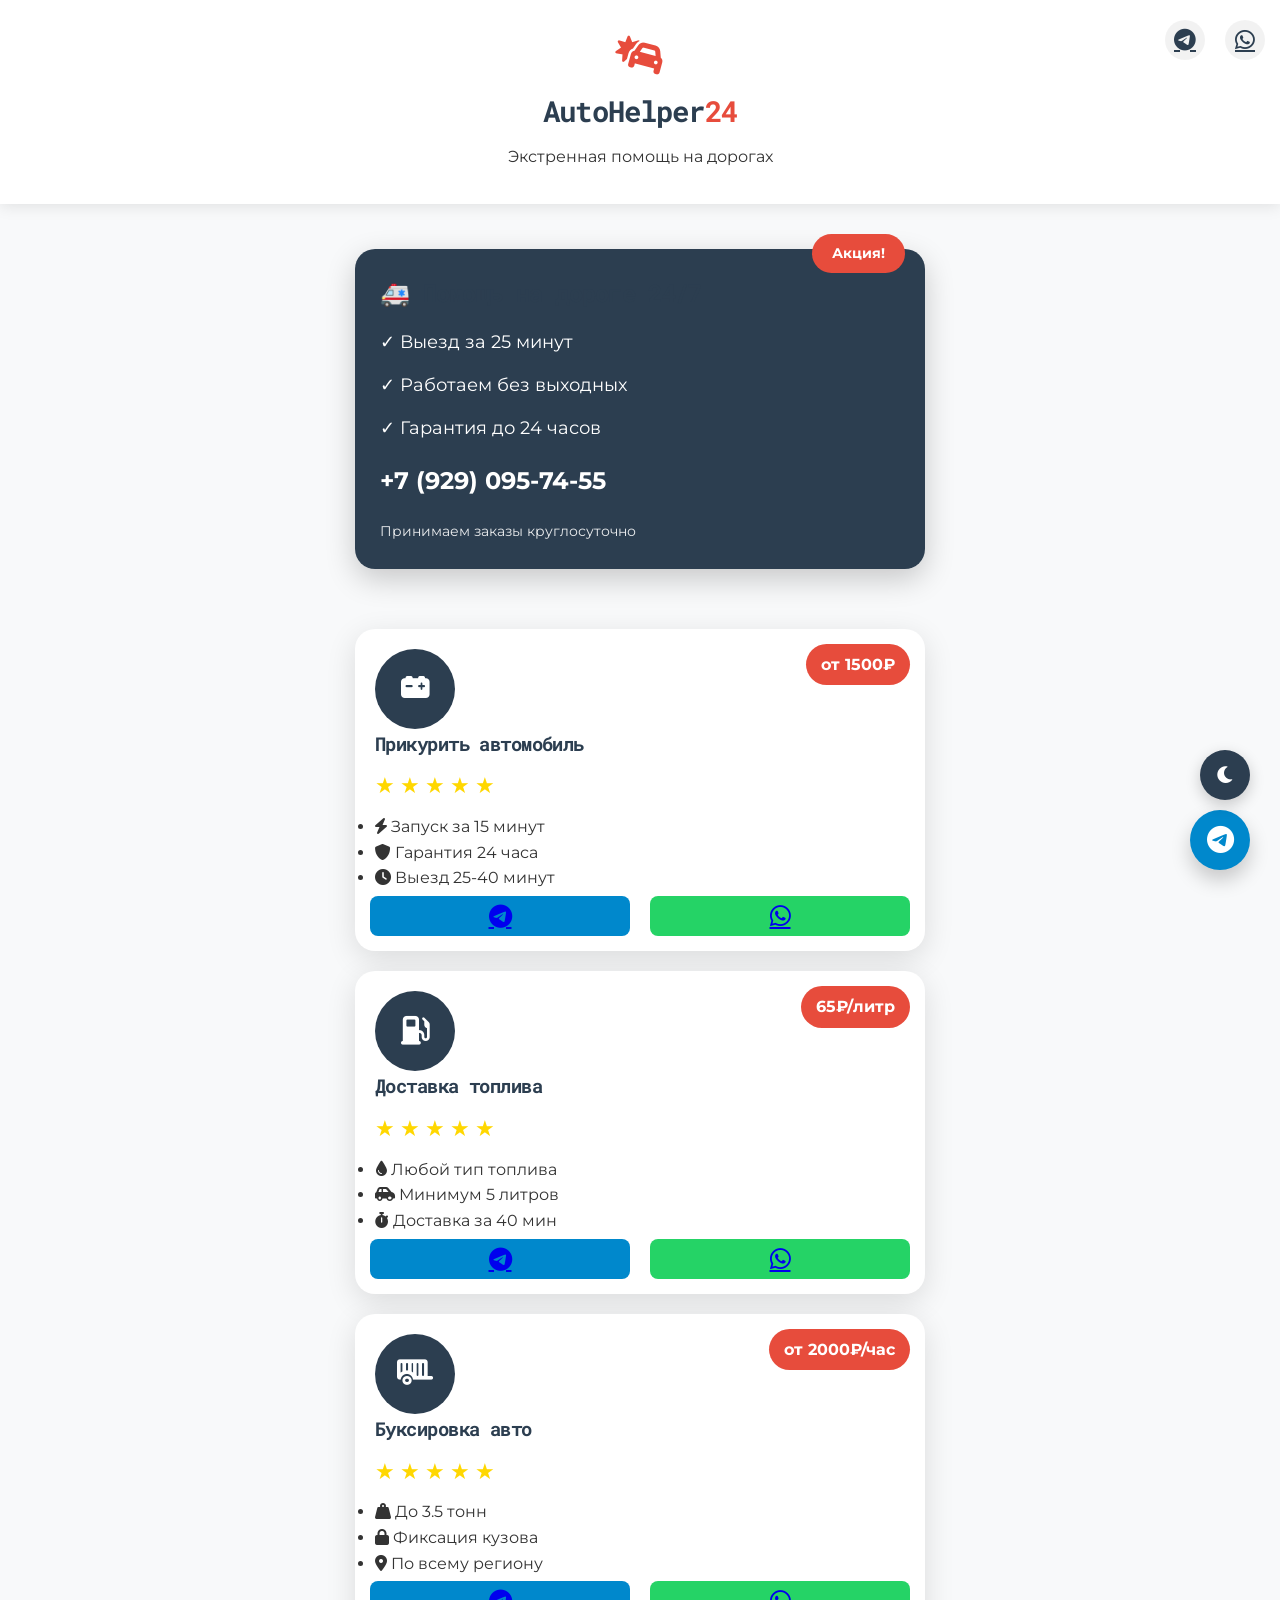
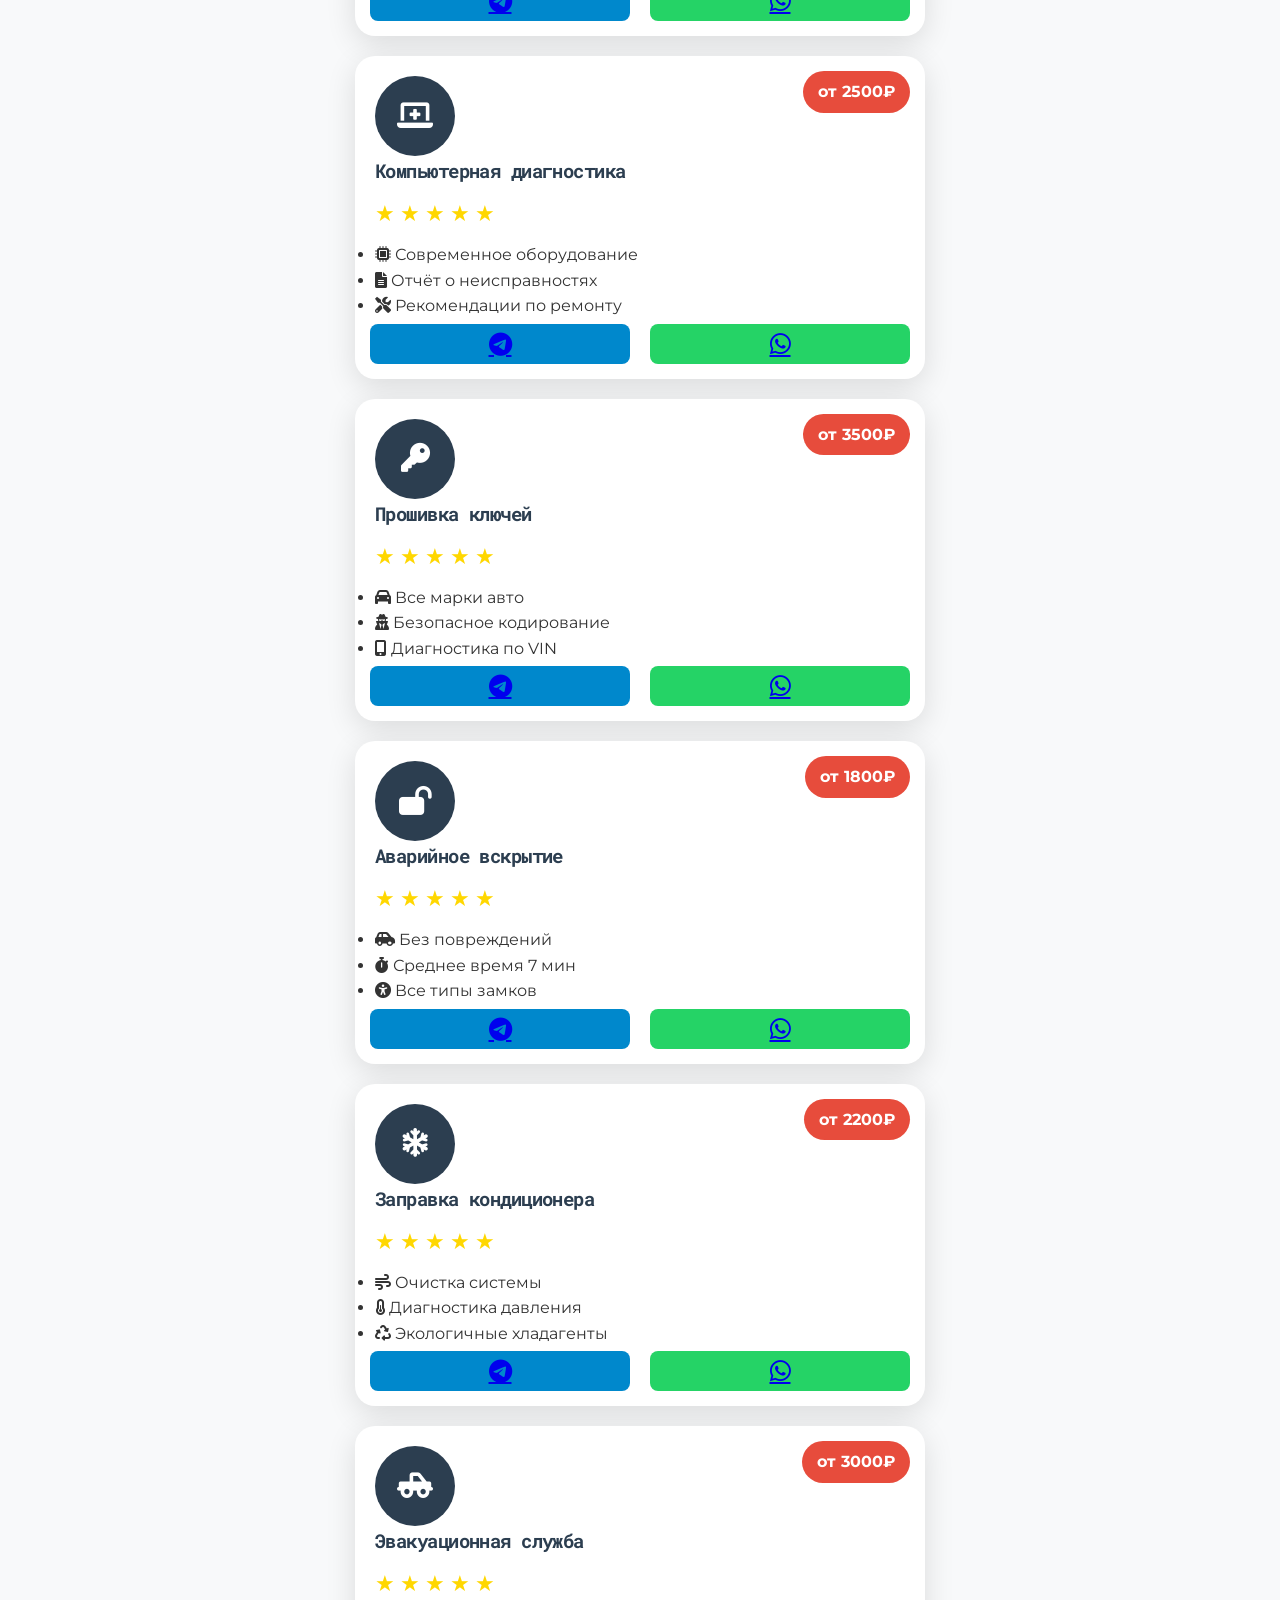
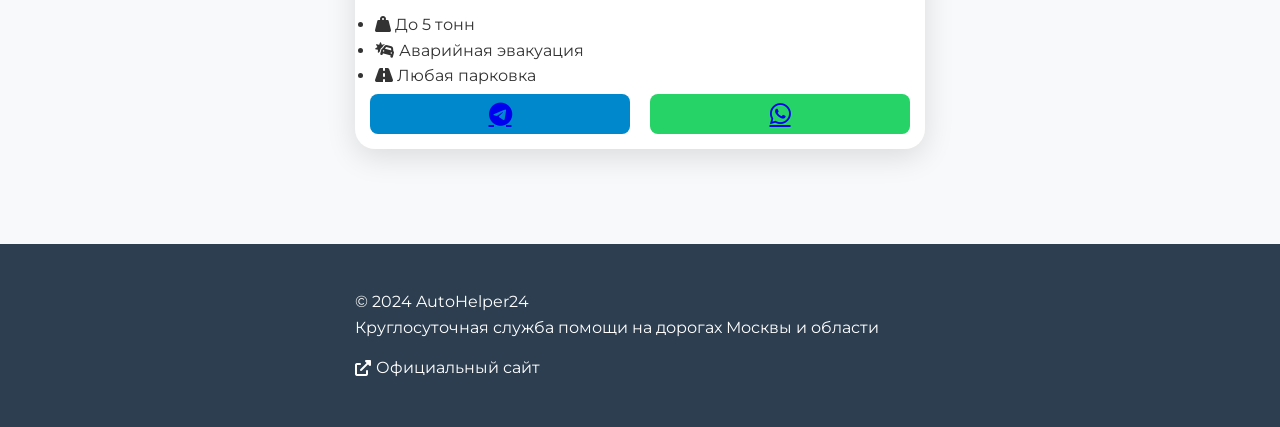
==== index.html @ a9d7e653 "Initial commit Created from https://vercel.com/new" ====
<!DOCTYPE html>
<html lang="ru">
<head>
    <meta charset="UTF-8">
    <meta name="viewport" content="width=device-width, initial-scale=1.0">
    <meta name="description" content="🚗 Экстренная авто помощь в Москве 24/7: запуск аккумулятора, доставка топлива, эвакуатор, вскрытие авто. Выезд за 25 минут! Гарантия качества">
    <meta name="keywords" content="помощь на дороге, эвакуатор Москва, вскрытие авто, прикурить автомобиль, срочный автосервис, круглосуточная помощь">
    <meta name="author" content="AutoHelper24">
    <meta property="og:title" content="Экстренная авто помощь в Москве и области | AutoHelper24">
    <meta property="og:description" content="Круглосуточная помощь на дорогах: прикурить авто, доставка топлива, эвакуатор, вскрытие автомобиля, компьютерная диагностика">
    <meta property="og:type" content="website">
    <meta property="og:url" content="https://helper-177.github.io/">
    <title>Экстренная авто помощь в Москве и области | AutoHelper24</title>
    <link rel="icon" href="favicon.svg" type="image/svg+xml">
    <link rel="icon" href="favicon.ico" type="image/x-icon">
    <link rel="preconnect" href="https://fonts.googleapis.com">
    <link rel="preconnect" href="https://fonts.gstatic.com" crossorigin>
    <link rel="stylesheet" href="CSS/style.css">
    <link rel="stylesheet" href="https://cdnjs.cloudflare.com/ajax/libs/font-awesome/6.0.0/css/all.min.css">
    <link href="https://fonts.googleapis.com/css2?family=Montserrat:wght@400;600&family=Roboto+Mono:wght@400;700&display=swap" rel="stylesheet">
    <link rel="sitemap" type="application/xml" title="Sitemap" href="/sitemap.xml">
    <link rel="canonical" href="https://helper-177.github.io/" />
<!-- Микроразметка -->
    <script type="application/ld+json">
{
  "@context": "https://schema.org",
  "@type": "AutoRepair",
  "name": "AutoHelper24",
  "description": "Круглосуточная помощь на дорогах: прикурить авто, доставка топлива, эвакуатор, вскрытие автомобиля, компьютерная диагностика",
  "address": {
    "@type": "PostalAddress",
    "addressLocality": "Москва",
    "addressRegion": "Московская область",
    "addressCountry": "RU"
  },
  "geo": {
    "@type": "GeoCoordinates",
    "latitude": "55.7558",
    "longitude": "37.6173"
  },
  "telephone": "+79290957455",
  "openingHours": "Mo,Tu,We,Th,Fr,Sa,Su 00:00-24:00",
  "priceRange": "1500-5000 RUB",
  "image": "URL_TO_YOUR_LOGO_IMAGE",
  "url": "https://helper-177.github.io/",
  "sameAs": [
    "https://t.me/Rus69alex",
    "https://wa.me/79290957455"
  ],
  "hasOfferCatalog": {
    "@type": "OfferCatalog",
    "name": "Услуги",
    "itemListElement": [
      {
        "@type": "OfferCatalog",
        "name": "Прикурить автомобиль",
        "itemListElement": {
          "@type": "Offer",
          "itemOffered": {
            "@type": "Service",
            "name": "Прикурить автомобиль",
            "description": "Запуск автомобиля с севшим аккумулятором",
            "serviceOutput": "Заведенный автомобиль",
            "provider": {
              "@type": "LocalBusiness",
              "name": "AutoHelper24"
            }
          },
          "price": "1500",
          "priceCurrency": "RUB"
        }
      },
      {
        "@type": "OfferCatalog",
        "name": "Доставка топлива",
        "itemListElement": {
          "@type": "Offer",
          "itemOffered": {
            "@type": "Service",
            "name": "Доставка топлива",
            "description": "Экстренная доставка топлива к вашему автомобилю",
            "provider": {
              "@type": "LocalBusiness",
              "name": "AutoHelper24"
            }
          },
          "price": "65",
          "priceCurrency": "RUB",
          "unitCode": "LTR",
          "priceSpecification": {
            "@type": "UnitPriceSpecification",
            "price": "65",
            "priceCurrency": "RUB",
            "unitCode": "LTR",
            "billingIncrement": "1"
          }
        }
      }
    ]
  }
}
</script>    
</head>
<body>
    <!-- Прелоадер -->
    <div class="loader">
        <div class="loader-icon"></div>
    </div>

    <!-- Онлайн чат -->
    <div class="chat-button pulse">
        <a href="https://t.me/Rus69alex" target="_blank" aria-label="Онлайн чат">
            <i class="fab fa-telegram-plane"></i>
        </a>
    </div>

    <header>
        <div class="container">
            <div class="logo-header">
                <i class="fas fa-car-crash logo-icon" aria-hidden="true"></i>
                <h1>AutoHelper<span>24</span></h1>
                <p>Экстренная помощь на дорогах</p>
            </div>
            <div class="header-contacts">
                <a href="https://t.me/Rus69alex" class="contact-link pulse" target="_blank" aria-label="Telegram">
                    <i class="fab fa-telegram"></i>
                </a>
                <a href="https://wa.me/79290957455" class="contact-link pulse" target="_blank" aria-label="WhatsApp">
                    <i class="fab fa-whatsapp"></i>
                </a>
            </div>
        </div>
    </header>

    <main class="container">
        <div class="snippet-card">
            <div class="snippet-content">
                <div class="snippet-badge">Акция!</div>
                <h2>🚑 Помощь на дороге 24/7</h2>
                <ul class="snippet-features">
                    <li>✓ Выезд за 25 минут</li>
                    <li>✓ Работаем без выходных</li>
                    <li>✓ Гарантия до 24 часов</li>
                </ul>
                <div class="snippet-contacts">
                    <a href="tel:+79290957455" class="snippet-phone">+7 (929) 095-74-55</a>
                    <div class="snippet-available">Принимаем заказы круглосуточно</div>
                </div>
            </div>
        </div>
        <div class="services-grid">
            <!-- Прикурить автомобиль -->
            <div class="service-card">
                <div class="service-icon jumpstart">
                    <i class="fas fa-car-battery"></i>
                </div>
                <div class="service-content">
                    <h3>Прикурить автомобиль</h3>
                    <div class="price-label">
                        <span>от 1500₽</span>
                    </div>
                    
                    <div class="rating-stars" data-service="jumpstart">
                        <div class="star" data-rating="1">★</div>
                        <div class="star" data-rating="2">★</div>
                        <div class="star" data-rating="3">★</div>
                        <div class="star" data-rating="4">★</div>
                        <div class="star" data-rating="5">★</div>
                    </div>

                    <ul class="service-features">
                        <li><i class="fas fa-bolt"></i> Запуск за 15 минут</li>
                        <li><i class="fas fa-shield-alt"></i> Гарантия 24 часа</li>
                        <li><i class="fas fa-clock"></i> Выезд 25-40 минут</li>
                    </ul>
                    
                    <div class="service-buttons">
                        <a href="https://t.me/Rus69alex" class="btn-icon telegram pulse" target="_blank" aria-label="Заказать в Telegram">
                            <i class="fab fa-telegram"></i>
                        </a>
                        <a href="https://wa.me/79290957455" class="btn-icon whatsapp pulse" target="_blank" aria-label="Заказать в WhatsApp">
                            <i class="fab fa-whatsapp"></i>
                        </a>
                    </div>
                </div>
            </div>

            <!-- Доставка топлива -->
            <div class="service-card">
                <div class="service-icon fuel">
                    <i class="fas fa-gas-pump"></i>
                </div>
                <div class="service-content">
                    <h3>Доставка топлива</h3>
                    <div class="price-label">
                        <span>65₽/литр</span>
                    </div>
                    
                    <div class="rating-stars" data-service="fuel">
                        <div class="star" data-rating="1">★</div>
                        <div class="star" data-rating="2">★</div>
                        <div class="star" data-rating="3">★</div>
                        <div class="star" data-rating="4">★</div>
                        <div class="star" data-rating="5">★</div>
                    </div>

                    <ul class="service-features">
                        <li><i class="fas fa-tint"></i> Любой тип топлива</li>
                        <li><i class="fas fa-car-side"></i> Минимум 5 литров</li>
                        <li><i class="fas fa-stopwatch"></i> Доставка за 40 мин</li>
                    </ul>
                    
                    <div class="service-buttons">
                        <a href="https://t.me/Rus69alex" class="btn-icon telegram pulse" target="_blank" aria-label="Заказать в Telegram">
                            <i class="fab fa-telegram"></i>
                        </a>
                        <a href="https://wa.me/79290957455" class="btn-icon whatsapp pulse" target="_blank" aria-label="Заказать в WhatsApp">
                            <i class="fab fa-whatsapp"></i>
                        </a>
                    </div>
                </div>
            </div>

            <!-- Буксировка -->
            <div class="service-card">
                <div class="service-icon tow">
                    <i class="fas fa-trailer"></i>
                </div>
                <div class="service-content">
                    <h3>Буксировка авто</h3>
                    <div class="price-label">
                        <span>от 2000₽/час</span>
                    </div>
                    
                    <div class="rating-stars" data-service="tow">
                        <div class="star" data-rating="1">★</div>
                        <div class="star" data-rating="2">★</div>
                        <div class="star" data-rating="3">★</div>
                        <div class="star" data-rating="4">★</div>
                        <div class="star" data-rating="5">★</div>
                    </div>

                    <ul class="service-features">
                        <li><i class="fas fa-weight-hanging"></i> До 3.5 тонн</li>
                        <li><i class="fas fa-lock"></i> Фиксация кузова</li>
                        <li><i class="fas fa-map-marker-alt"></i> По всему региону</li>
                    </ul>
                    
                    <div class="service-buttons">
                        <a href="https://t.me/Rus69alex" class="btn-icon telegram pulse" target="_blank" aria-label="Заказать в Telegram">
                            <i class="fab fa-telegram"></i>
                        </a>
                        <a href="https://wa.me/79290957455" class="btn-icon whatsapp pulse" target="_blank" aria-label="Заказать в WhatsApp">
                            <i class="fab fa-whatsapp"></i>
                        </a>
                    </div>
                </div>
            </div>

            <!-- Диагностика -->
            <div class="service-card">
                <div class="service-icon diagnostic">
                    <i class="fas fa-laptop-medical"></i>
                </div>
                <div class="service-content">
                    <h3>Компьютерная диагностика</h3>
                    <div class="price-label">
                        <span>от 2500₽</span>
                    </div>
                    
                    <div class="rating-stars" data-service="diagnostic">
                        <div class="star" data-rating="1">★</div>
                        <div class="star" data-rating="2">★</div>
                        <div class="star" data-rating="3">★</div>
                        <div class="star" data-rating="4">★</div>
                        <div class="star" data-rating="5">★</div>
                    </div>

                    <ul class="service-features">
                        <li><i class="fas fa-microchip"></i> Современное оборудование</li>
                        <li><i class="fas fa-file-alt"></i> Отчёт о неисправностях</li>
                        <li><i class="fas fa-tools"></i> Рекомендации по ремонту</li>
                    </ul>
                    
                    <div class="service-buttons">
                        <a href="https://t.me/Rus69alex" class="btn-icon telegram pulse" target="_blank" aria-label="Заказать в Telegram">
                            <i class="fab fa-telegram"></i>
                        </a>
                        <a href="https://wa.me/79290957455" class="btn-icon whatsapp pulse" target="_blank" aria-label="Заказать в WhatsApp">
                            <i class="fab fa-whatsapp"></i>
                        </a>
                    </div>
                </div>
            </div>

            <!-- Прошивка ключей -->
            <div class="service-card">
                <div class="service-icon key">
                    <i class="fas fa-key"></i>
                </div>
                <div class="service-content">
                    <h3>Прошивка ключей</h3>
                    <div class="price-label">
                        <span>от 3500₽</span>
                    </div>
                    
                    <div class="rating-stars" data-service="key">
                        <div class="star" data-rating="1">★</div>
                        <div class="star" data-rating="2">★</div>
                        <div class="star" data-rating="3">★</div>
                        <div class="star" data-rating="4">★</div>
                        <div class="star" data-rating="5">★</div>
                    </div>

                    <ul class="service-features">
                        <li><i class="fas fa-car"></i> Все марки авто</li>
                        <li><i class="fas fa-user-secret"></i> Безопасное кодирование</li>
                        <li><i class="fas fa-mobile-alt"></i> Диагностика по VIN</li>
                    </ul>
                    
                    <div class="service-buttons">
                        <a href="https://t.me/Rus69alex" class="btn-icon telegram pulse" target="_blank" aria-label="Заказать в Telegram">
                            <i class="fab fa-telegram"></i>
                        </a>
                        <a href="https://wa.me/79290957455" class="btn-icon whatsapp pulse" target="_blank" aria-label="Заказать в WhatsApp">
                            <i class="fab fa-whatsapp"></i>
                        </a>
                    </div>
                </div>
            </div>

            <!-- Вскрытие авто -->
            <div class="service-card">
                <div class="service-icon unlock">
                    <i class="fas fa-lock-open"></i>
                </div>
                <div class="service-content">
                    <h3>Аварийное вскрытие</h3>
                    <div class="price-label">
                        <span>от 1800₽</span>
                    </div>
                    <div class="rating-stars" data-service="unlock">
                        <div class="star" data-rating="1">★</div>
                        <div class="star" data-rating="2">★</div>
                        <div class="star" data-rating="3">★</div>
                        <div class="star" data-rating="4">★</div>
                        <div class="star" data-rating="5">★</div>
                    </div>
                    <ul class="service-features">
                        <li><i class="fas fa-car-side"></i> Без повреждений</li>
                        <li><i class="fas fa-stopwatch"></i> Среднее время 7 мин</li>
                        <li><i class="fas fa-universal-access"></i> Все типы замков</li>
                    </ul>
                    <div class="service-buttons">
                        <a href="https://t.me/Rus69alex" class="btn-icon telegram pulse" target="_blank">
                            <i class="fab fa-telegram"></i>
                        </a>
                        <a href="https://wa.me/79290957455" class="btn-icon whatsapp pulse" target="_blank">
                            <i class="fab fa-whatsapp"></i>
                        </a>
                    </div>
                </div>
            </div>

            <!-- Кондиционер -->
            <div class="service-card">
                <div class="service-icon ac">
                    <i class="fas fa-snowflake"></i>
                </div>
                <div class="service-content">
                    <h3>Заправка кондиционера</h3>
                    <div class="price-label">
                        <span>от 2200₽</span>
                    </div>
                    
                    <div class="rating-stars" data-service="ac">
                        <div class="star" data-rating="1">★</div>
                        <div class="star" data-rating="2">★</div>
                        <div class="star" data-rating="3">★</div>
                        <div class="star" data-rating="4">★</div>
                        <div class="star" data-rating="5">★</div>
                    </div>

                    <ul class="service-features">
                        <li><i class="fas fa-wind"></i> Очистка системы</li>
                        <li><i class="fas fa-thermometer-half"></i> Диагностика давления</li>
                        <li><i class="fas fa-recycle"></i> Экологичные хладагенты</li>
                    </ul>
                    
                    <div class="service-buttons">
                        <a href="https://t.me/Rus69alex" class="btn-icon telegram pulse" target="_blank" aria-label="Заказать в Telegram">
                            <i class="fab fa-telegram"></i>
                        </a>
                        <a href="https://wa.me/79290957455" class="btn-icon whatsapp pulse" target="_blank" aria-label="Заказать в WhatsApp">
                            <i class="fab fa-whatsapp"></i>
                        </a>
                    </div>
                </div>
            </div>

            <!-- Эвакуатор -->
            <div class="service-card">
                <div class="service-icon truck">
                    <i class="fas fa-truck-pickup"></i>
                </div>
                <div class="service-content">
                    <h3>Эвакуационная служба</h3>
                    <div class="price-label">
                        <span>от 3000₽</span>
                    </div>
                    
                    <div class="rating-stars" data-service="truck">
                        <div class="star" data-rating="1">★</div>
                        <div class="star" data-rating="2">★</div>
                        <div class="star" data-rating="3">★</div>
                        <div class="star" data-rating="4">★</div>
                        <div class="star" data-rating="5">★</div>
                    </div>

                    <ul class="service-features">
                        <li><i class="fas fa-weight-hanging"></i> До 5 тонн</li>
                        <li><i class="fas fa-car-crash"></i> Аварийная эвакуация</li>
                        <li><i class="fas fa-road"></i> Любая парковка</li>
                    </ul>
                    
                    <div class="service-buttons">
                        <a href="https://t.me/Rus69alex" class="btn-icon telegram pulse" target="_blank" aria-label="Заказать в Telegram">
                            <i class="fab fa-telegram"></i>
                        </a>
                        <a href="https://wa.me/79290957455" class="btn-icon whatsapp pulse" target="_blank" aria-label="Заказать в WhatsApp">
                            <i class="fab fa-whatsapp"></i>
                        </a>
                    </div>
                </div>
            </div>
        </div>
    </main>

    <footer>
        <div class="container">
            <div class="footer-info">
                <p>© 2024 AutoHelper24</p>
                <p>Круглосуточная служба помощи на дорогах Москвы и области</p>
                <a href="https://helper-177.github.io/" class="site-link" target="_blank" rel="noopener">
                    <i class="fas fa-external-link-alt"></i> Официальный сайт
                </a>
            </div>
        </div>
    </footer>

    <!-- Модальное окно темы -->
    <div class="theme-modal" id="themeModal">
        <div class="theme-modal-content">
            <h3>Выберите тему</h3>
            <p>Для вашего удобства можно переключиться на темную тему</p>
            <div class="theme-options">
                <button class="theme-btn light-btn">Светлая</button>
                <button class="theme-btn dark-btn">Тёмная</button>
            </div>
            <button class="theme-close" id="closeThemeModal">Закрыть</button>
        </div>
    </div>
        <div class="theme-switcher">
        <i class="fas fa-moon"></i>
    </div>
    <script src="js/script.js"></script>
</body>
</html>
---- CSS/style.css ----
:root {
    --primary-color: #2c3e50;
    --accent-color: #e74c3c;
    --telegram-color: #0088cc;
    --whatsapp-color: #25d366;
    --text-color: #333;
    --bg-color: #f8f9fa;
    --star-color: #ffd700;
    --card-bg: #ffffff;
    --font-primary: 'Montserrat', sans-serif;
    --font-secondary: 'Roboto Mono', monospace;
}

/* Темная тема */
body.dark-theme {
    --primary-color: #3498db;
    --accent-color: #e74c3c;
    --text-color: #ecf0f1;
    --bg-color: #2c3e50;
    --card-bg: #34495e;
    --star-color: #ffd700;
}

* {
    margin: 0;
    padding: 0;
    box-sizing: border-box;
}

html {
    scroll-behavior: smooth;
}

body {
    font-family: var(--font-primary);
    background: var(--bg-color);
    color: var(--text-color);
    line-height: 1.6;
    transition: background-color 0.5s ease, color 0.5s ease;
}

/* Прелоадер */
.loader {
    position: fixed;
    top: 0;
    left: 0;
    width: 100%;
    height: 100%;
    background: white;
    z-index: 1000;
    display: flex;
    justify-content: center;
    align-items: center;
    transition: opacity 0.5s;
}

.loader-icon {
    width: 50px;
    height: 50px;
    border: 5px solid #f3f3f3;
    border-top: 5px solid var(--accent-color);
    border-radius: 50%;
    animation: spin 1s linear infinite;
}

/* Шапка */
header {
    background: var(--card-bg);
    box-shadow: 0 2px 15px rgba(0,0,0,0.1);
    position: relative;
    transition: background-color 0.5s ease;
}

.container {
    padding: 15px;
    max-width: 600px;
    margin: 0 auto;
}

.logo-header {
    text-align: center;
    padding: 20px 0;
    position: relative;
}

.logo-icon {
    font-size: 2.5rem;
    color: var(--accent-color);
    animation: pulse 2s infinite;
}

h1, h2, h3 {
    font-family: var(--font-secondary);
    letter-spacing: -0.03em;
    color: var(--primary-color);
}

h1 {
    font-size: 1.8rem;
    margin: 10px 0;
}

h1 span {
    color: var(--accent-color);
}

.header-contacts {
    position: absolute;
    top: 20px;
    right: 15px;
    display: flex;
    gap: 20px;
}

.contact-link {
    color: var(--primary-color);
    font-size: 1.4rem;
    transition: transform 0.3s;
    width: 40px;
    height: 40px;
    display: flex;
    align-items: center;
    justify-content: center;
    border-radius: 50%;
    background: rgba(0,0,0,0.05);
}

/* Снипет */
.snippet-card {
    background: linear-gradient(135deg, var(--primary-color), #2c3e50);
    border-radius: 20px;
    padding: 25px;
    margin: 30px 0;
    color: white;
    position: relative;
    box-shadow: 0 10px 30px rgba(0,0,0,0.2);
}

.snippet-badge {
    position: absolute;
    top: -15px;
    right: 20px;
    background: var(--accent-color);
    padding: 8px 20px;
    border-radius: 30px;
    font-weight: 700;
    font-size: 0.9em;
}

.snippet-features li {
    margin: 15px 0;
    font-size: 1.1rem;
    display: flex;
    align-items: center;
    gap: 10px;
}

.snippet-phone {
    display: block;
    font-size: 1.5rem;
    font-weight: 700;
    color: white;
    text-decoration: none;
    margin: 20px 0;
    transition: opacity 0.3s;
}

.snippet-available {
    font-size: 0.9em;
    opacity: 0.9;
}

/* Карточки услуг */
.services-grid {
    display: grid;
    gap: 20px;
    padding: 30px 0;
}

.service-card {
    background: var(--card-bg);
    border-radius: 20px;
    padding: 20px;
    padding-bottom: 60px;
    min-height: 300px;
    position: relative;
    box-shadow: 0 8px 30px rgba(0,0,0,0.12);
    transition: transform 0.3s, box-shadow 0.3s;
}

.service-card:hover {
    transform: translateY(-5px);
    box-shadow: 0 12px 40px rgba(0,0,0,0.15);
}

.service-icon {
    width: 80px;
    height: 80px;
    border-radius: 50%;
    background: var(--primary-color);
    display: flex;
    align-items: center;
    justify-content: center;
    font-size: 1.8rem;
    color: white;
    transition: transform 0.3s;
}

.service-icon:hover {
    transform: rotate(15deg) scale(1.1);
}

.service-content {
    height: 100%;
    display: flex;
    flex-direction: column;
}

.price-label {
    position: absolute;
    top: 15px;
    right: 15px;
    background: var(--accent-color);
    color: white;
    padding: 8px 15px;
    border-radius: 30px;
    font-weight: 700;
}

.service-buttons {
    position: absolute;
    bottom: 15px;
    left: 15px;
    right: 15px;
    display: flex;
    justify-content: space-between;
    gap: 10px;
}

.btn-icon {
    width: calc(50% - 5px);
    height: 40px;
    border-radius: 8px;
    display: flex;
    align-items: center;
    justify-content: center;
    transition: all 0.3s;
}

.telegram {
    background: var(--telegram-color);
    margin-right: 5px;
}

.whatsapp {
    background: var(--whatsapp-color);
    margin-left: 5px;
}

.btn-icon i {
    font-size: 24px;
}
.rating-stars {
    display: flex;
    gap: 5px;
    margin: 10px 0;
    flex-direction: row; /* Основное изменение */
}

.star {
    cursor: pointer;
    color: var(--star-color);
    transition: transform 0.2s;
    font-size: 1.4rem;
}

/* Для мобильной адаптации добавьте */
@media (max-width: 480px) {
    .rating-stars {
        gap: 3px;
    }
    .star {
        font-size: 1.2rem;
    }
}

/* Кнопка смены темы */
.theme-switcher {
    position: fixed;
    bottom: 100px;
    right: 30px;
    width: 50px;
    height: 50px;
    border-radius: 50%;
    background: var(--primary-color);
    color: white;
    display: flex;
    align-items: center;
    justify-content: center;
    cursor: pointer;
    z-index: 1000;
    box-shadow: 0 5px 15px rgba(0,0,0,0.2);
    transition: all 0.3s;
}

.theme-switcher:hover {
    transform: scale(1.1);
}

.theme-switcher i {
    font-size: 1.2rem;
}

/* Кнопка чата */
.chat-button {
    position: fixed;
    bottom: 30px;
    right: 30px;
    width: 60px;
    height: 60px;
    background: var(--telegram-color);
    border-radius: 50%;
    display: flex;
    align-items: center;
    justify-content: center;
    box-shadow: 0 10px 20px rgba(0,0,0,0.2);
    z-index: 1000;
    cursor: pointer;
    transition: transform 0.3s;
}

.chat-button:hover {
    transform: scale(1.1);
}

.chat-button a {
    color: white;
    font-size: 28px;
    text-decoration: none;
}

/* Анимация пульсации */
.pulse {
    animation: pulse-animation 2s infinite;
}

@keyframes pulse-animation {
    0% {
        transform: scale(1);
        box-shadow: 0 0 0 0 rgba(0, 136, 204, 0.7);
    }
    70% {
        transform: scale(1.05);
        box-shadow: 0 0 0 15px rgba(0, 136, 204, 0);
    }
    100% {
        transform: scale(1);
        box-shadow: 0 0 0 0 rgba(0, 136, 204, 0);
    }
}

/* Футер */
footer {
    background: var(--primary-color);
    color: white;
    padding: 30px 0;
    margin-top: 50px;
}

.site-link {
    color: white;
    text-decoration: none;
    display: inline-flex;
    align-items: center;
    gap: 5px;
    margin-top: 15px;
}

/* Анимации */
@keyframes spin {
    0% { transform: rotate(0deg); }
    100% { transform: rotate(360deg); }
}

@keyframes pulse {
    0% { transform: scale(1); }
    50% { transform: scale(1.05); }
    100% { transform: scale(1); }
}

/* Модальное окно */
.theme-modal {
    display: none;
    position: fixed;
    top: 0;
    left: 0;
    width: 100%;
    height: 100%;
    background: rgba(0,0,0,0.5);
    z-index: 9999;
}

.theme-modal.active {
    display: flex;
    align-items: center;
    justify-content: center;
}

.theme-modal-content {
    background: var(--card-bg);
    padding: 30px;
    border-radius: 15px;
    max-width: 400px;
    text-align: center;
}

.theme-options {
    display: flex;
    gap: 20px;
    justify-content: center;
    margin: 25px 0;
}

.theme-btn {
    padding: 12px 25px;
    border: none;
    border-radius: 8px;
    cursor: pointer;
    font-weight: 600;
    transition: transform 0.3s;
}

.light-btn {
    background: #f8f9fa;
    color: #333;
}

.dark-btn {
    background: #2c3e50;
    color: white;
}

.theme-close {
    background: var(--accent-color);
    color: white;
    border: none;
    padding: 10px 20px;
    border-radius: 5px;
    cursor: pointer;
}

/* Адаптивность */
@media (max-width: 480px) {
    .container {
        padding: 10px;
    }
    
    .service-card {
        min-height: auto;
        padding-bottom: 70px;
    }
    
    .header-contacts {
        position: static;
        justify-content: center;
        margin-top: 15px;
    }
    
    .theme-switcher {
        bottom: 80px;
        right: 20px;
        width: 45px;
        height: 45px;
    }
    
    .chat-button {
        bottom: 20px;
        right: 20px;
        width: 50px;
        height: 50px;
    }
}
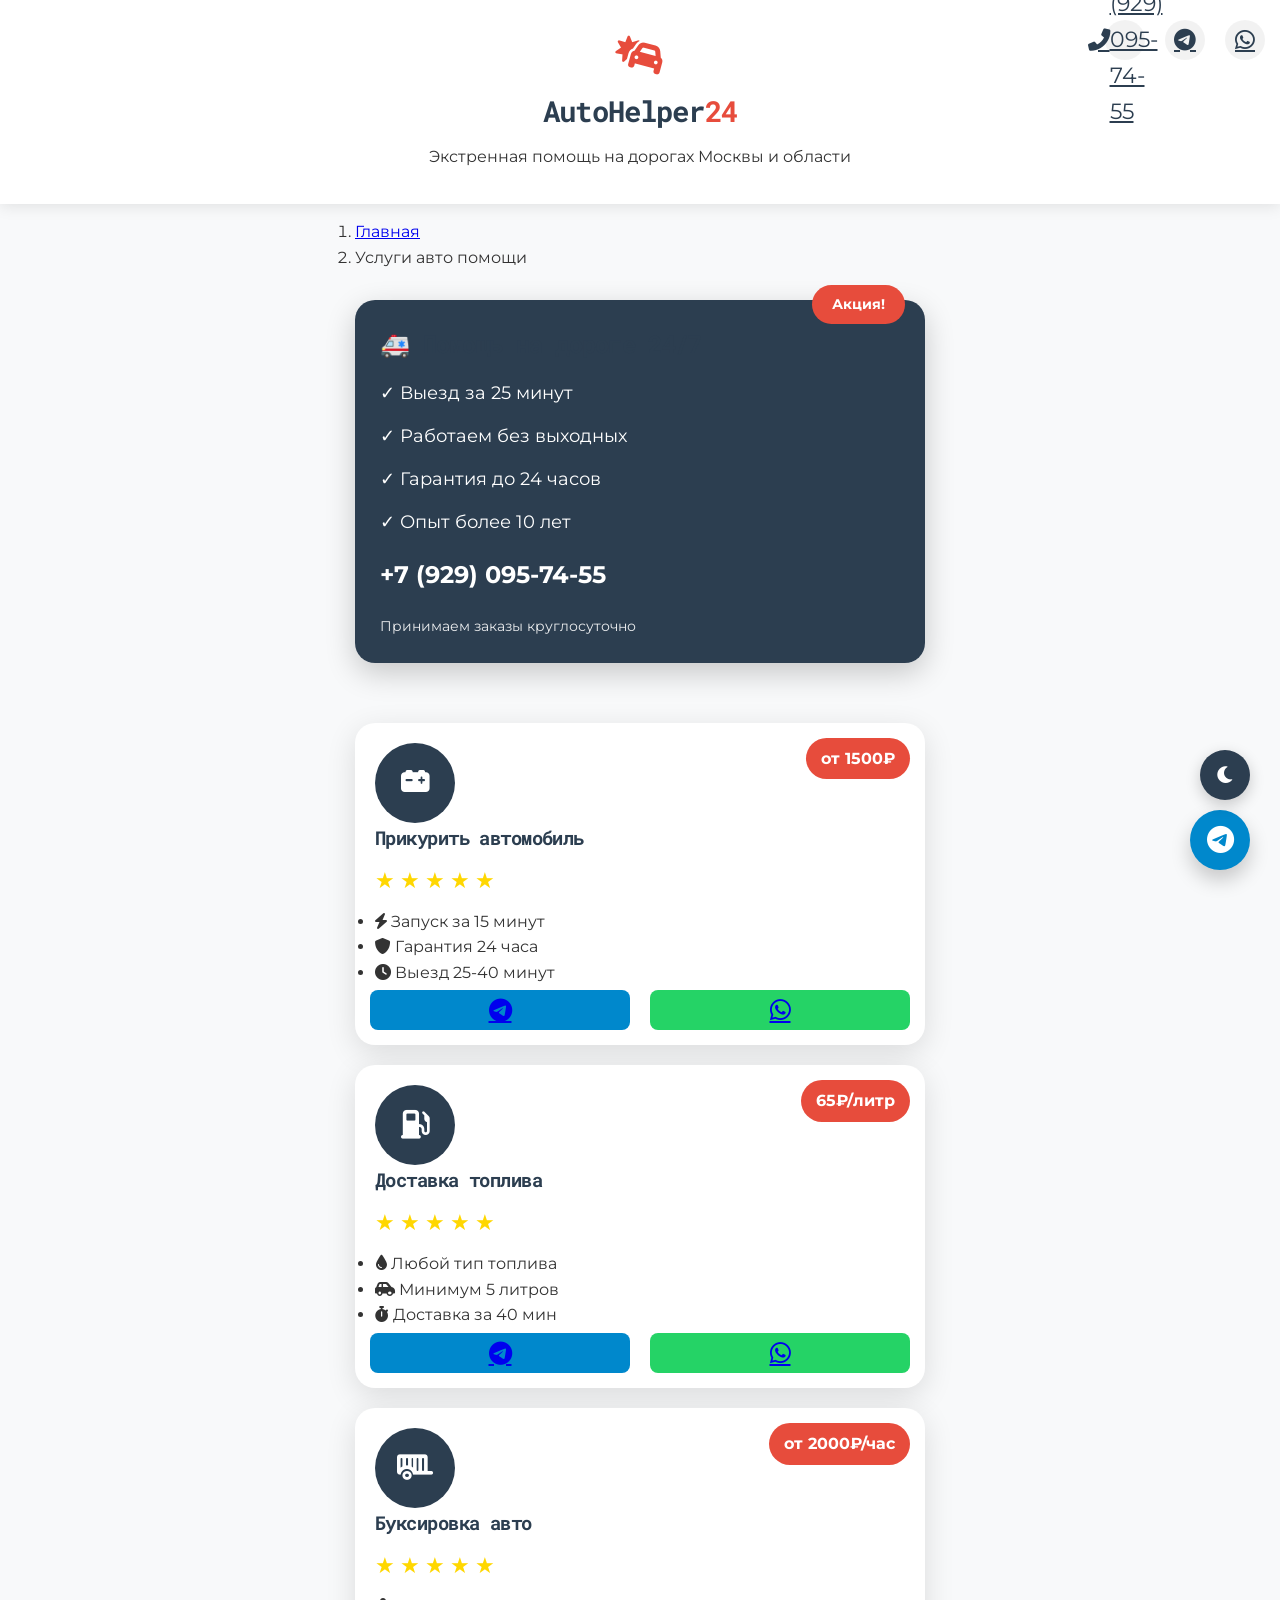
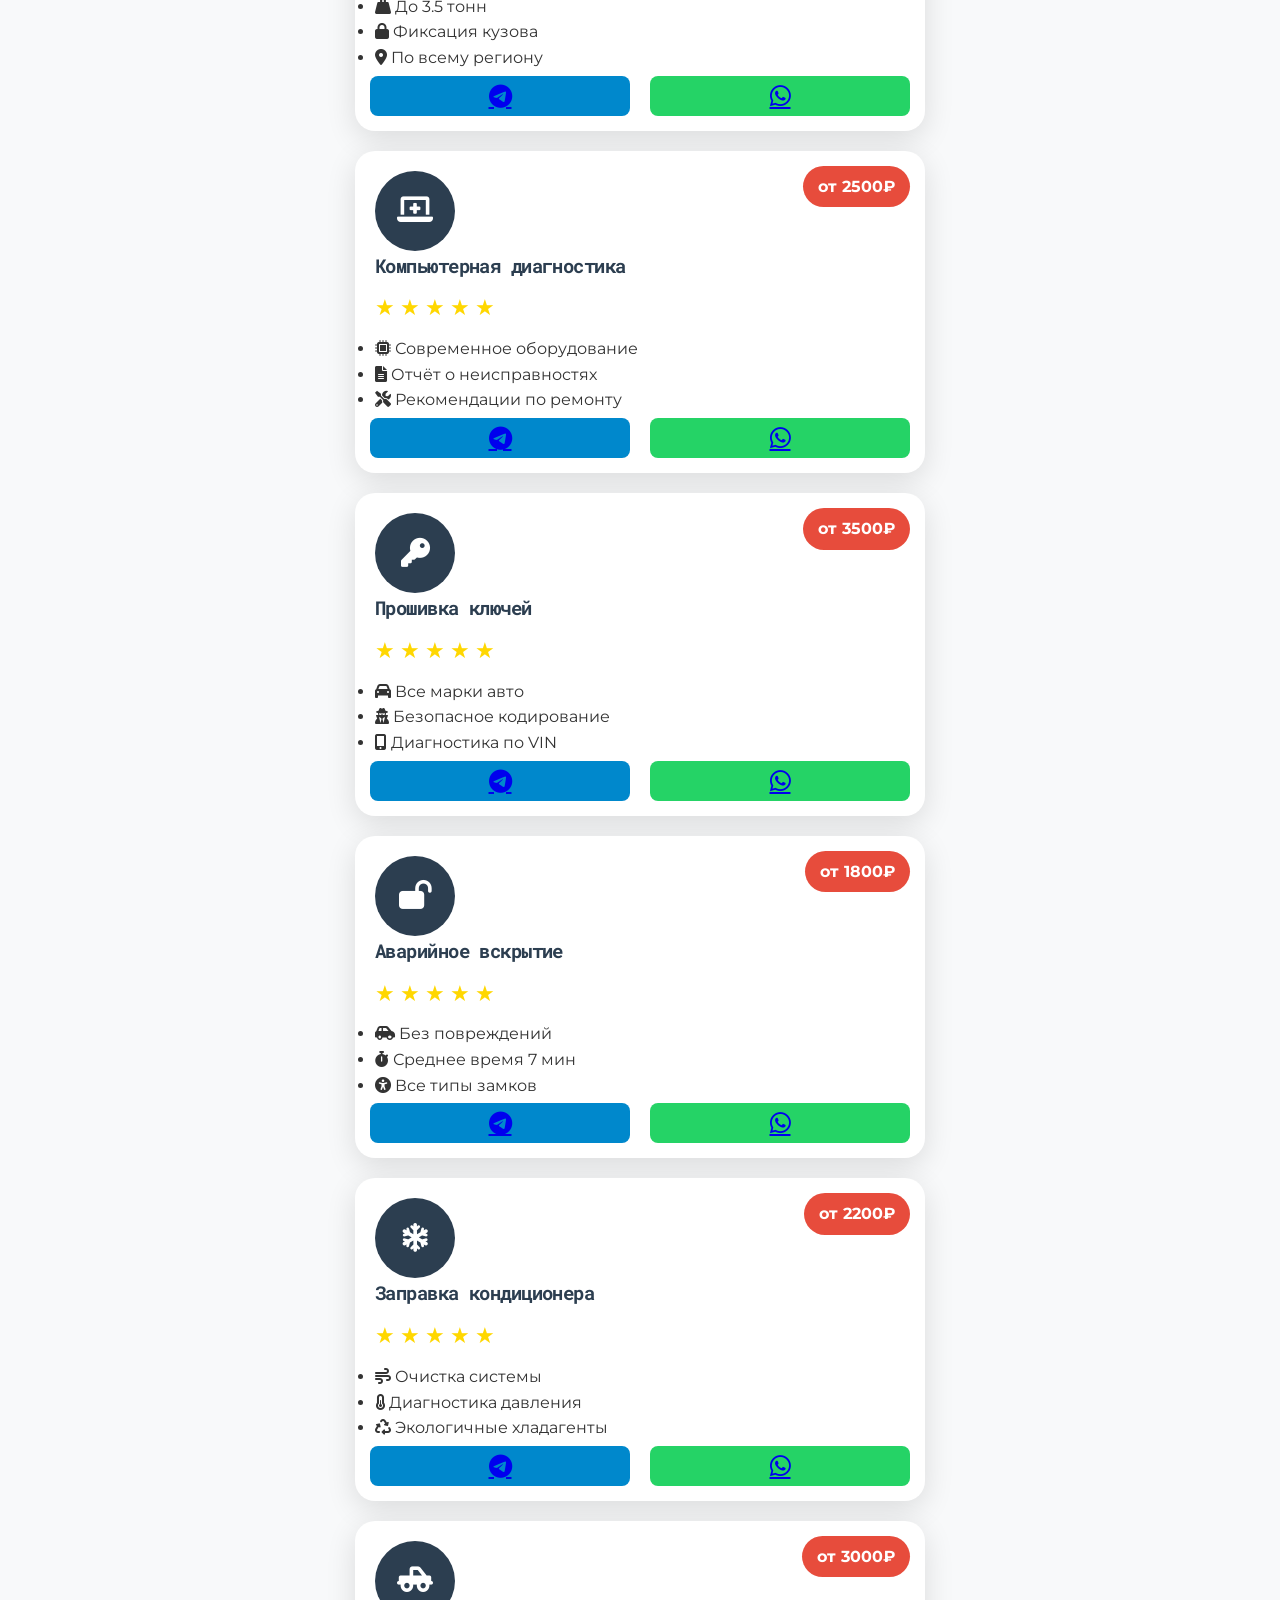
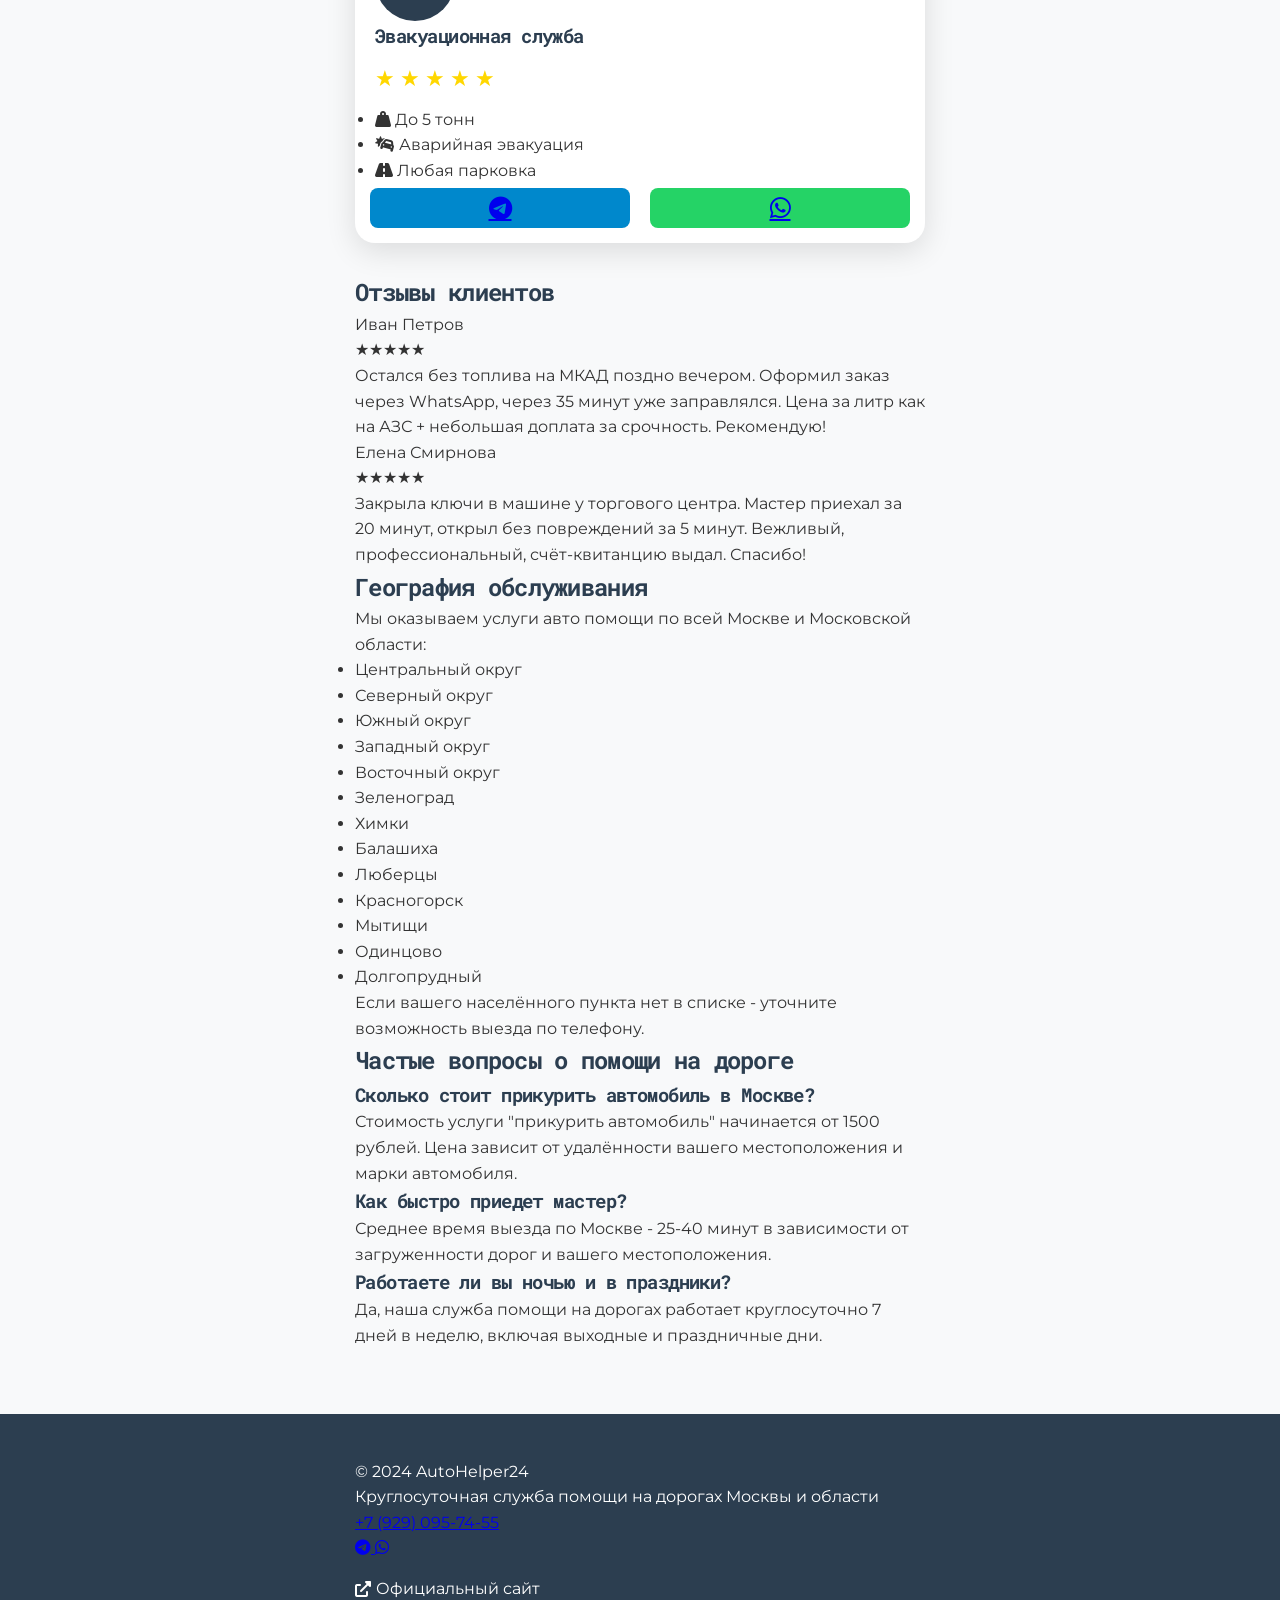
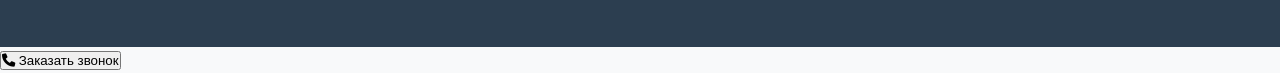
==== commit eba912ee: "Update index.html" ====
--- a/index.html
+++ b/index.html
@@ -2,15 +2,16 @@
 <html lang="ru">
 <head>
     <meta charset="UTF-8">
-    <meta name="viewport" content="width=device-width, initial-scale=1.0">
-    <meta name="description" content="🚗 Экстренная авто помощь в Москве 24/7: запуск аккумулятора, доставка топлива, эвакуатор, вскрытие авто. Выезд за 25 минут! Гарантия качества">
-    <meta name="keywords" content="помощь на дороге, эвакуатор Москва, вскрытие авто, прикурить автомобиль, срочный автосервис, круглосуточная помощь">
+    <meta name="viewport" content="width=device-width, initial-scale=1.0, maximum-scale=5.0, user-scalable=yes">
+    <meta name="description" content="🚗 Срочная помощь на дороге в Москве и области. Прикурить авто (от 1500₽), доставка топлива (65₽/л), эвакуатор (от 3000₽), вскрытие авто (от 1800₽). Выезд за 25 минут! Круглосуточно.">
+    <meta name="keywords" content="авто помощь Москва, прикурить машину, срочный запуск аккумулятора, эвакуатор недорого Москва, вскрытие автомобиля без повреждений, доставка бензина на дороге, помощь на трассе, круглосуточный автосервис, техпомощь на дороге, аварийное вскрытие авто">
     <meta name="author" content="AutoHelper24">
-    <meta property="og:title" content="Экстренная авто помощь в Москве и области | AutoHelper24">
-    <meta property="og:description" content="Круглосуточная помощь на дорогах: прикурить авто, доставка топлива, эвакуатор, вскрытие автомобиля, компьютерная диагностика">
+    <meta property="og:title" content="Экстренная авто помощь в Москве 24/7 | Запуск аккумулятора, эвакуатор, вскрытие авто | AutoHelper24">
+    <meta property="og:description" content="🚗 Срочная помощь на дороге в Москве и области. Прикурить авто (от 1500₽), доставка топлива (65₽/л), эвакуатор (от 3000₽), вскрытие авто (от 1800₽). Выезд за 25 минут! Круглосуточно.">
     <meta property="og:type" content="website">
     <meta property="og:url" content="https://helper-177.github.io/">
-    <title>Экстренная авто помощь в Москве и области | AutoHelper24</title>
+    <meta property="og:image" content="URL_TO_YOUR_LOGO_IMAGE">
+    <title>Экстренная авто помощь в Москве 24/7 | Запуск аккумулятора, эвакуатор, вскрытие авто | AutoHelper24</title>
     <link rel="icon" href="favicon.svg" type="image/svg+xml">
     <link rel="icon" href="favicon.ico" type="image/x-icon">
     <link rel="preconnect" href="https://fonts.googleapis.com">
@@ -20,86 +21,51 @@
     <link href="https://fonts.googleapis.com/css2?family=Montserrat:wght@400;600&family=Roboto+Mono:wght@400;700&display=swap" rel="stylesheet">
     <link rel="sitemap" type="application/xml" title="Sitemap" href="/sitemap.xml">
     <link rel="canonical" href="https://helper-177.github.io/" />
-<!-- Микроразметка -->
+    <link rel="alternate" hreflang="ru" href="https://helper-177.github.io/" />
+
+    <!-- Микроразметка -->
     <script type="application/ld+json">
-{
-  "@context": "https://schema.org",
-  "@type": "AutoRepair",
-  "name": "AutoHelper24",
-  "description": "Круглосуточная помощь на дорогах: прикурить авто, доставка топлива, эвакуатор, вскрытие автомобиля, компьютерная диагностика",
-  "address": {
-    "@type": "PostalAddress",
-    "addressLocality": "Москва",
-    "addressRegion": "Московская область",
-    "addressCountry": "RU"
-  },
-  "geo": {
-    "@type": "GeoCoordinates",
-    "latitude": "55.7558",
-    "longitude": "37.6173"
-  },
-  "telephone": "+79290957455",
-  "openingHours": "Mo,Tu,We,Th,Fr,Sa,Su 00:00-24:00",
-  "priceRange": "1500-5000 RUB",
-  "image": "URL_TO_YOUR_LOGO_IMAGE",
-  "url": "https://helper-177.github.io/",
-  "sameAs": [
-    "https://t.me/Rus69alex",
-    "https://wa.me/79290957455"
-  ],
-  "hasOfferCatalog": {
-    "@type": "OfferCatalog",
-    "name": "Услуги",
-    "itemListElement": [
-      {
-        "@type": "OfferCatalog",
-        "name": "Прикурить автомобиль",
-        "itemListElement": {
-          "@type": "Offer",
-          "itemOffered": {
-            "@type": "Service",
-            "name": "Прикурить автомобиль",
-            "description": "Запуск автомобиля с севшим аккумулятором",
-            "serviceOutput": "Заведенный автомобиль",
-            "provider": {
-              "@type": "LocalBusiness",
-              "name": "AutoHelper24"
-            }
-          },
-          "price": "1500",
-          "priceCurrency": "RUB"
-        }
+    {
+      "@context": "https://schema.org",
+      "@type": "AutoRepair",
+      "name": "AutoHelper24 - экстренная помощь на дорогах Москвы",
+      "description": "Круглосуточная помощь на дорогах Москвы и области: запуск аккумулятора, доставка топлива, эвакуатор, вскрытие авто, диагностика",
+      "url": "https://helper-177.github.io/",
+      "logo": "URL_TO_YOUR_LOGO",
+      "telephone": "+79290957455",
+      "address": {
+        "@type": "PostalAddress",
+        "addressLocality": "Москва",
+        "addressRegion": "Московская область",
+        "postalCode": "101000",
+        "streetAddress": "Круглосуточная помощь по всему городу"
       },
-      {
-        "@type": "OfferCatalog",
-        "name": "Доставка топлива",
-        "itemListElement": {
-          "@type": "Offer",
-          "itemOffered": {
-            "@type": "Service",
-            "name": "Доставка топлива",
-            "description": "Экстренная доставка топлива к вашему автомобилю",
-            "provider": {
-              "@type": "LocalBusiness",
-              "name": "AutoHelper24"
-            }
-          },
-          "price": "65",
-          "priceCurrency": "RUB",
-          "unitCode": "LTR",
-          "priceSpecification": {
-            "@type": "UnitPriceSpecification",
-            "price": "65",
-            "priceCurrency": "RUB",
-            "unitCode": "LTR",
-            "billingIncrement": "1"
-          }
-        }
-      }
-    ]
-  }
-}
-</script>    
+      "geo": {
+        "@type": "GeoCoordinates",
+        "latitude": "55.7558",
+        "longitude": "37.6173"
+      },
+      "openingHoursSpecification": {
+        "@type": "OpeningHoursSpecification",
+        "dayOfWeek": [
+          "Monday",
+          "Tuesday",
+          "Wednesday",
+          "Thursday",
+          "Friday",
+          "Saturday",
+          "Sunday"
+        ],
+        "opens": "00:00",
+        "closes": "24:00"
+      },
+      "priceRange": "1500-5000 RUB",
+      "sameAs": [
+        "https://t.me/Rus69alex",
+        "https://wa.me/79290957455"
+      ]
+    }
+    </script>
 </head>
 <body>
     <!-- Прелоадер -->
@@ -119,9 +85,13 @@
             <div class="logo-header">
                 <i class="fas fa-car-crash logo-icon" aria-hidden="true"></i>
                 <h1>AutoHelper<span>24</span></h1>
-                <p>Экстренная помощь на дорогах</p>
+                <p>Экстренная помощь на дорогах Москвы и области</p>
             </div>
             <div class="header-contacts">
+                <a href="tel:+79290957455" class="contact-link phone pulse" aria-label="Позвонить">
+                    <i class="fas fa-phone-alt"></i>
+                    <span class="phone-text">+7 (929) 095-74-55</span>
+                </a>
                 <a href="https://t.me/Rus69alex" class="contact-link pulse" target="_blank" aria-label="Telegram">
                     <i class="fab fa-telegram"></i>
                 </a>
@@ -133,6 +103,22 @@
     </header>
 
     <main class="container">
+        <!-- Хлебные крошки -->
+        <nav class="breadcrumbs" aria-label="Хлебные крошки">
+            <ol itemscope itemtype="https://schema.org/BreadcrumbList">
+                <li itemprop="itemListElement" itemscope itemtype="https://schema.org/ListItem">
+                    <a itemprop="item" href="https://helper-177.github.io/">
+                        <span itemprop="name">Главная</span>
+                    </a>
+                    <meta itemprop="position" content="1" />
+                </li>
+                <li itemprop="itemListElement" itemscope itemtype="https://schema.org/ListItem">
+                    <span itemprop="name">Услуги авто помощи</span>
+                    <meta itemprop="position" content="2" />
+                </li>
+            </ol>
+        </nav>
+
         <div class="snippet-card">
             <div class="snippet-content">
                 <div class="snippet-badge">Акция!</div>
@@ -141,6 +127,7 @@
                     <li>✓ Выезд за 25 минут</li>
                     <li>✓ Работаем без выходных</li>
                     <li>✓ Гарантия до 24 часов</li>
+                    <li>✓ Опыт более 10 лет</li>
                 </ul>
                 <div class="snippet-contacts">
                     <a href="tel:+79290957455" class="snippet-phone">+7 (929) 095-74-55</a>
@@ -148,6 +135,7 @@
                 </div>
             </div>
         </div>
+
         <div class="services-grid">
             <!-- Прикурить автомобиль -->
             <div class="service-card">
@@ -352,10 +340,10 @@
                         <li><i class="fas fa-universal-access"></i> Все типы замков</li>
                     </ul>
                     <div class="service-buttons">
-                        <a href="https://t.me/Rus69alex" class="btn-icon telegram pulse" target="_blank">
-                            <i class="fab fa-telegram"></i>
-                        </a>
-                        <a href="https://wa.me/79290957455" class="btn-icon whatsapp pulse" target="_blank">
+                        <a href="https://t.me/Rus69alex" class="btn-icon telegram pulse" target="_blank" aria-label="Заказать в Telegram">
+                            <i class="fab fa-telegram"></i>
+                        </a>
+                        <a href="https://wa.me/79290957455" class="btn-icon whatsapp pulse" target="_blank" aria-label="Заказать в WhatsApp">
                             <i class="fab fa-whatsapp"></i>
                         </a>
                     </div>
@@ -434,6 +422,96 @@
                 </div>
             </div>
         </div>
+
+        <!-- Отзывы -->
+        <section class="reviews-section">
+            <h2>Отзывы клиентов</h2>
+            <div class="reviews-container">
+                <div class="review-item" itemscope itemtype="https://schema.org/Review">
+                    <div class="review-header" itemprop="author" itemscope itemtype="https://schema.org/Person">
+                        <span itemprop="name">Иван Петров</span>
+                        <div class="review-rating" itemprop="reviewRating" itemscope itemtype="https://schema.org/Rating">
+                            <meta itemprop="ratingValue" content="5">
+                            <meta itemprop="bestRating" content="5">
+                            ★★★★★
+                        </div>
+                    </div>
+                    <div class="review-content" itemprop="reviewBody">
+                        <p>Остался без топлива на МКАД поздно вечером. Оформил заказ через WhatsApp, через 35 минут уже заправлялся. Цена за литр как на АЗС + небольшая доплата за срочность. Рекомендую!</p>
+                    </div>
+                    <meta itemprop="datePublished" content="2024-03-15">
+                </div>
+                <div class="review-item" itemscope itemtype="https://schema.org/Review">
+                    <div class="review-header" itemprop="author" itemscope itemtype="https://schema.org/Person">
+                        <span itemprop="name">Елена Смирнова</span>
+                        <div class="review-rating" itemprop="reviewRating" itemscope itemtype="https://schema.org/Rating">
+                            <meta itemprop="ratingValue" content="5">
+                            <meta itemprop="bestRating" content="5">
+                            ★★★★★
+                        </div>
+                    </div>
+                    <div class="review-content" itemprop="reviewBody">
+                        <p>Закрыла ключи в машине у торгового центра. Мастер приехал за 20 минут, открыл без повреждений за 5 минут. Вежливый, профессиональный, счёт-квитанцию выдал. Спасибо!</p>
+                    </div>
+                    <meta itemprop="datePublished" content="2024-02-28">
+                </div>
+            </div>
+        </section>
+
+        <!-- География обслуживания -->
+        <section class="coverage-section">
+            <h2>География обслуживания</h2>
+            <div class="coverage-container">
+                <p>Мы оказываем услуги авто помощи по всей Москве и Московской области:</p>
+                <ul class="city-list">
+                    <li>Центральный округ</li>
+                    <li>Северный округ</li>
+                    <li>Южный округ</li>
+                    <li>Западный округ</li>
+                    <li>Восточный округ</li>
+                    <li>Зеленоград</li>
+                    <li>Химки</li>
+                    <li>Балашиха</li>
+                    <li>Люберцы</li>
+                    <li>Красногорск</li>
+                    <li>Мытищи</li>
+                    <li>Одинцово</li>
+                    <li>Долгопрудный</li>
+                </ul>
+                <p class="coverage-note">Если вашего населённого пункта нет в списке - уточните возможность выезда по телефону.</p>
+            </div>
+        </section>
+
+        <!-- FAQ -->
+        <section class="faq-section">
+            <h2>Частые вопросы о помощи на дороге</h2>
+            <div class="faq-container" itemscope itemtype="https://schema.org/FAQPage">
+                <div class="faq-item" itemscope itemprop="mainEntity" itemtype="https://schema.org/Question">
+                    <h3 itemprop="name">Сколько стоит прикурить автомобиль в Москве?</h3>
+                    <div itemscope itemprop="acceptedAnswer" itemtype="https://schema.org/Answer">
+                        <div itemprop="text">
+                            <p>Стоимость услуги "прикурить автомобиль" начинается от 1500 рублей. Цена зависит от удалённости вашего местоположения и марки автомобиля.</p>
+                        </div>
+                    </div>
+                </div>
+                <div class="faq-item" itemscope itemprop="mainEntity" itemtype="https://schema.org/Question">
+                    <h3 itemprop="name">Как быстро приедет мастер?</h3>
+                    <div itemscope itemprop="acceptedAnswer" itemtype="https://schema.org/Answer">
+                        <div itemprop="text">
+                            <p>Среднее время выезда по Москве - 25-40 минут в зависимости от загруженности дорог и вашего местоположения.</p>
+                        </div>
+                    </div>
+                </div>
+                <div class="faq-item" itemscope itemprop="mainEntity" itemtype="https://schema.org/Question">
+                    <h3 itemprop="name">Работаете ли вы ночью и в праздники?</h3>
+                    <div itemscope itemprop="acceptedAnswer" itemtype="https://schema.org/Answer">
+                        <div itemprop="text">
+                            <p>Да, наша служба помощи на дорогах работает круглосуточно 7 дней в неделю, включая выходные и праздничные дни.</p>
+                        </div>
+                    </div>
+                </div>
+            </div>
+        </section>
     </main>
 
     <footer>
@@ -441,12 +519,31 @@
             <div class="footer-info">
                 <p>© 2024 AutoHelper24</p>
                 <p>Круглосуточная служба помощи на дорогах Москвы и области</p>
+                <div class="footer-contacts">
+                    <a href="tel:+79290957455" class="footer-phone">+7 (929) 095-74-55</a>
+                    <div class="footer-social">
+                        <a href="https://t.me/Rus69alex" target="_blank" aria-label="Telegram">
+                            <i class="fab fa-telegram"></i>
+                        </a>
+                        <a href="https://wa.me/79290957455" target="_blank" aria-label="WhatsApp">
+                            <i class="fab fa-whatsapp"></i>
+                        </a>
+                    </div>
+                </div>
                 <a href="https://helper-177.github.io/" class="site-link" target="_blank" rel="noopener">
                     <i class="fas fa-external-link-alt"></i> Официальный сайт
                 </a>
             </div>
         </div>
     </footer>
+
+    <!-- Кнопка "Заказать звонок" -->
+    <div class="callback-fixed">
+        <button class="callback-btn pulse" id="callbackBtn">
+            <i class="fas fa-phone"></i>
+            <span>Заказать звонок</span>
+        </button>
+    </div>
 
     <!-- Модальное окно темы -->
     <div class="theme-modal" id="themeModal">
@@ -460,7 +557,7 @@
             <button class="theme-close" id="closeThemeModal">Закрыть</button>
         </div>
     </div>
-        <div class="theme-switcher">
+    <div class="theme-switcher">
         <i class="fas fa-moon"></i>
     </div>
     <script src="js/script.js"></script>
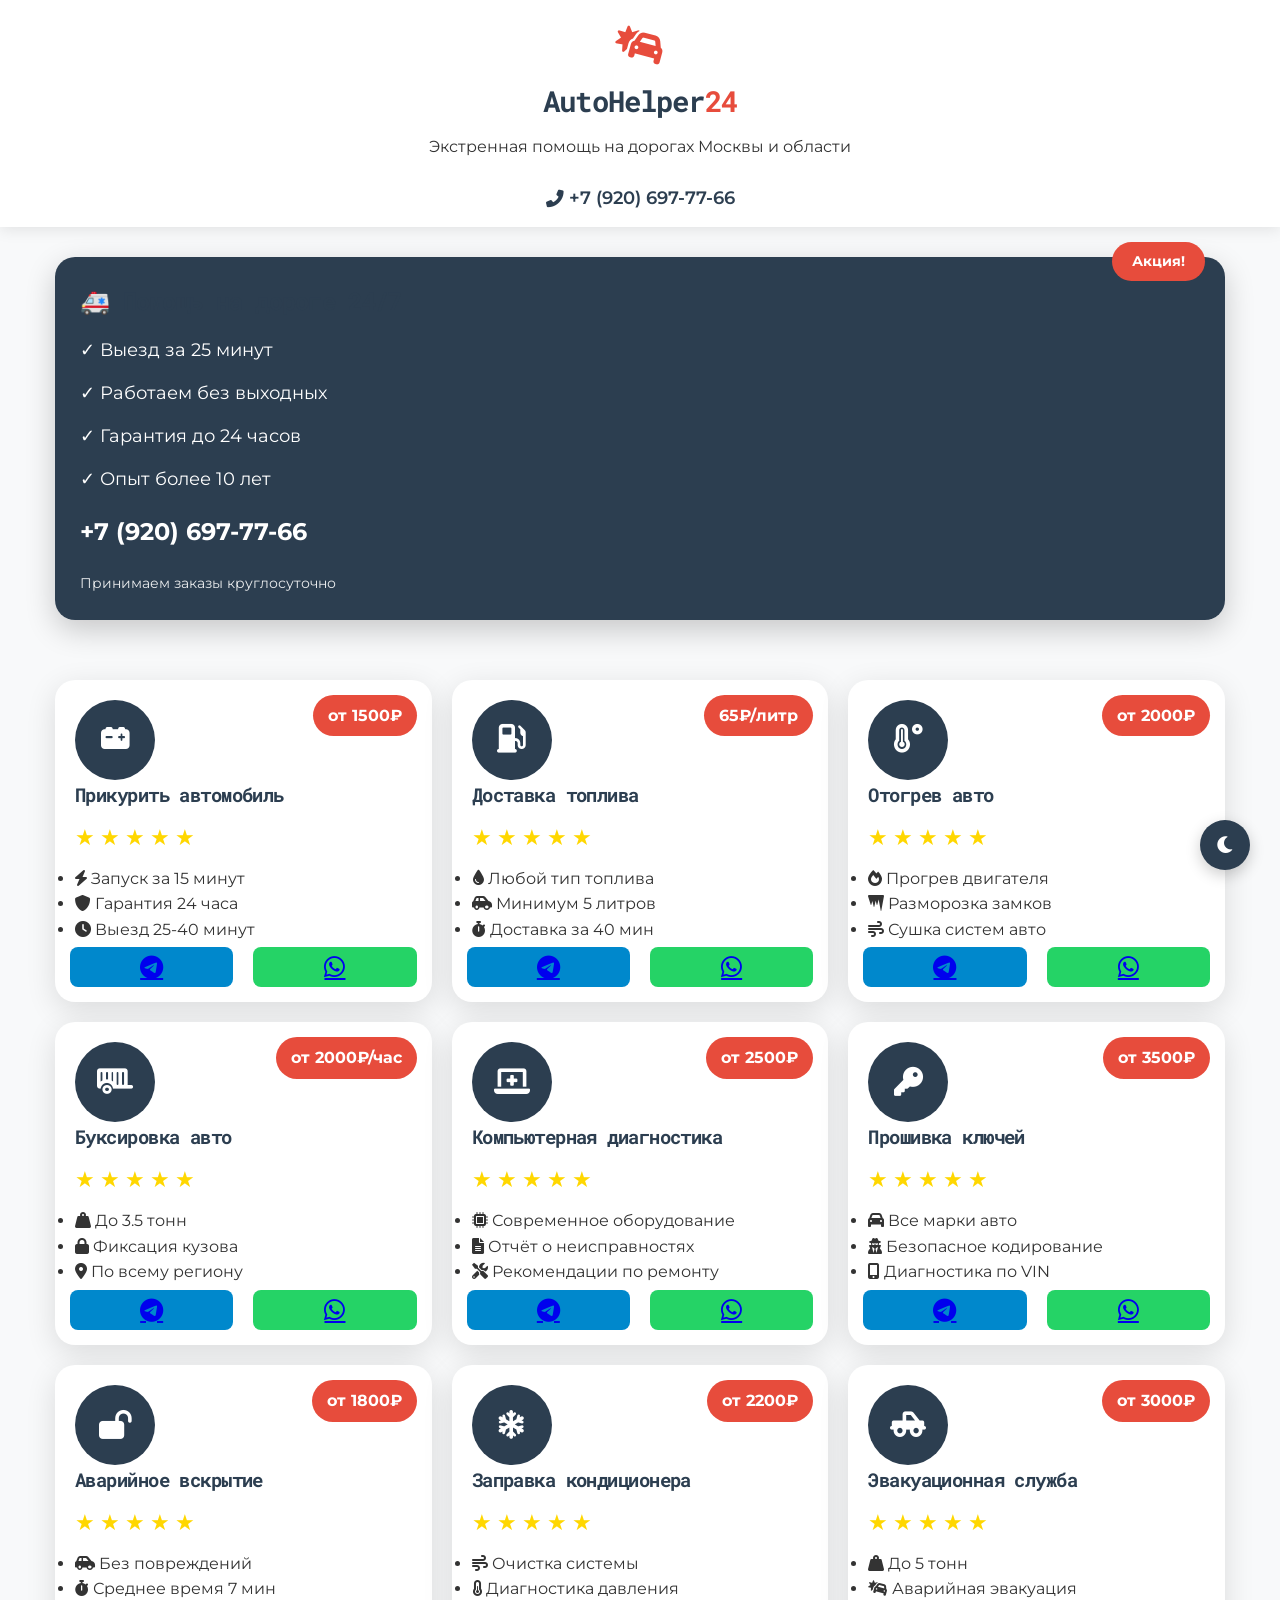
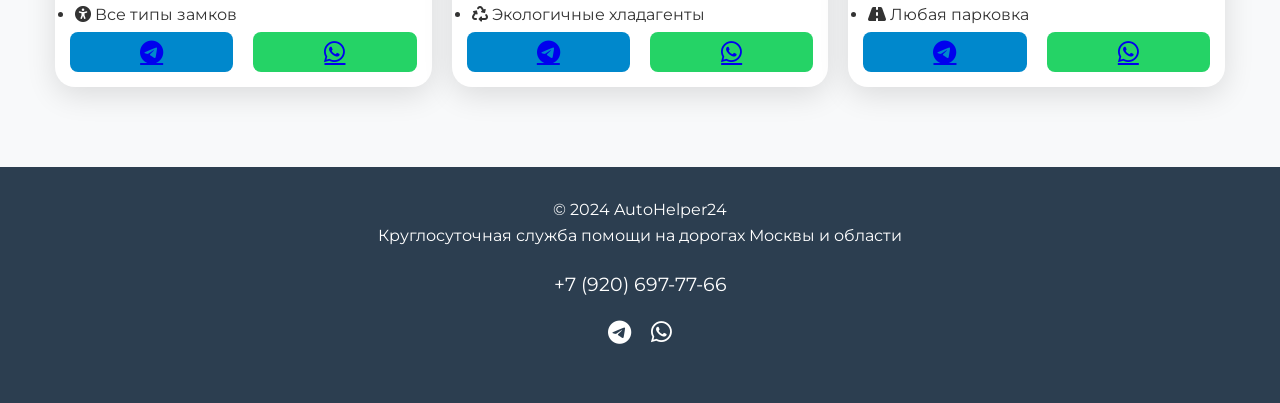
==== commit 8c2eb080: "Update index.html" ====
--- a/index.html
+++ b/index.html
@@ -6,12 +6,7 @@
     <meta name="description" content="🚗 Срочная помощь на дороге в Москве и области. Прикурить авто (от 1500₽), доставка топлива (65₽/л), эвакуатор (от 3000₽), вскрытие авто (от 1800₽). Выезд за 25 минут! Круглосуточно.">
     <meta name="keywords" content="авто помощь Москва, прикурить машину, срочный запуск аккумулятора, эвакуатор недорого Москва, вскрытие автомобиля без повреждений, доставка бензина на дороге, помощь на трассе, круглосуточный автосервис, техпомощь на дороге, аварийное вскрытие авто">
     <meta name="author" content="AutoHelper24">
-    <meta property="og:title" content="Экстренная авто помощь в Москве 24/7 | Запуск аккумулятора, эвакуатор, вскрытие авто | AutoHelper24">
-    <meta property="og:description" content="🚗 Срочная помощь на дороге в Москве и области. Прикурить авто (от 1500₽), доставка топлива (65₽/л), эвакуатор (от 3000₽), вскрытие авто (от 1800₽). Выезд за 25 минут! Круглосуточно.">
-    <meta property="og:type" content="website">
-    <meta property="og:url" content="https://helper-177.github.io/">
-    <meta property="og:image" content="URL_TO_YOUR_LOGO_IMAGE">
-    <title>Экстренная авто помощь в Москве 24/7 | Запуск аккумулятора, эвакуатор, вскрытие авто | AutoHelper24</title>
+    <title>Экстренная авто помощь в Москве 24/7 | AutoHelper24</title>
     <link rel="icon" href="favicon.svg" type="image/svg+xml">
     <link rel="icon" href="favicon.ico" type="image/x-icon">
     <link rel="preconnect" href="https://fonts.googleapis.com">
@@ -19,53 +14,6 @@
     <link rel="stylesheet" href="CSS/style.css">
     <link rel="stylesheet" href="https://cdnjs.cloudflare.com/ajax/libs/font-awesome/6.0.0/css/all.min.css">
     <link href="https://fonts.googleapis.com/css2?family=Montserrat:wght@400;600&family=Roboto+Mono:wght@400;700&display=swap" rel="stylesheet">
-    <link rel="sitemap" type="application/xml" title="Sitemap" href="/sitemap.xml">
-    <link rel="canonical" href="https://helper-177.github.io/" />
-    <link rel="alternate" hreflang="ru" href="https://helper-177.github.io/" />
-
-    <!-- Микроразметка -->
-    <script type="application/ld+json">
-    {
-      "@context": "https://schema.org",
-      "@type": "AutoRepair",
-      "name": "AutoHelper24 - экстренная помощь на дорогах Москвы",
-      "description": "Круглосуточная помощь на дорогах Москвы и области: запуск аккумулятора, доставка топлива, эвакуатор, вскрытие авто, диагностика",
-      "url": "https://helper-177.github.io/",
-      "logo": "URL_TO_YOUR_LOGO",
-      "telephone": "+79290957455",
-      "address": {
-        "@type": "PostalAddress",
-        "addressLocality": "Москва",
-        "addressRegion": "Московская область",
-        "postalCode": "101000",
-        "streetAddress": "Круглосуточная помощь по всему городу"
-      },
-      "geo": {
-        "@type": "GeoCoordinates",
-        "latitude": "55.7558",
-        "longitude": "37.6173"
-      },
-      "openingHoursSpecification": {
-        "@type": "OpeningHoursSpecification",
-        "dayOfWeek": [
-          "Monday",
-          "Tuesday",
-          "Wednesday",
-          "Thursday",
-          "Friday",
-          "Saturday",
-          "Sunday"
-        ],
-        "opens": "00:00",
-        "closes": "24:00"
-      },
-      "priceRange": "1500-5000 RUB",
-      "sameAs": [
-        "https://t.me/Rus69alex",
-        "https://wa.me/79290957455"
-      ]
-    }
-    </script>
 </head>
 <body>
     <!-- Прелоадер -->
@@ -73,13 +21,6 @@
         <div class="loader-icon"></div>
     </div>
 
-    <!-- Онлайн чат -->
-    <div class="chat-button pulse">
-        <a href="https://t.me/Rus69alex" target="_blank" aria-label="Онлайн чат">
-            <i class="fab fa-telegram-plane"></i>
-        </a>
-    </div>
-
     <header>
         <div class="container">
             <div class="logo-header">
@@ -88,37 +29,18 @@
                 <p>Экстренная помощь на дорогах Москвы и области</p>
             </div>
             <div class="header-contacts">
-                <a href="tel:+79290957455" class="contact-link phone pulse" aria-label="Позвонить">
+                <a href="tel:+79206977766" class="contact-link phone pulse" aria-label="Позвонить">
                     <i class="fas fa-phone-alt"></i>
-                    <span class="phone-text">+7 (929) 095-74-55</span>
+                    <span class="phone-text">+7 (920) 697-77-66</span>
                 </a>
-                <a href="https://t.me/Rus69alex" class="contact-link pulse" target="_blank" aria-label="Telegram">
-                    <i class="fab fa-telegram"></i>
-                </a>
-                <a href="https://wa.me/79290957455" class="contact-link pulse" target="_blank" aria-label="WhatsApp">
-                    <i class="fab fa-whatsapp"></i>
-                </a>
+                <div class="theme-switcher">
+                    <i class="fas fa-moon"></i>
+                </div>
             </div>
         </div>
     </header>
 
     <main class="container">
-        <!-- Хлебные крошки -->
-        <nav class="breadcrumbs" aria-label="Хлебные крошки">
-            <ol itemscope itemtype="https://schema.org/BreadcrumbList">
-                <li itemprop="itemListElement" itemscope itemtype="https://schema.org/ListItem">
-                    <a itemprop="item" href="https://helper-177.github.io/">
-                        <span itemprop="name">Главная</span>
-                    </a>
-                    <meta itemprop="position" content="1" />
-                </li>
-                <li itemprop="itemListElement" itemscope itemtype="https://schema.org/ListItem">
-                    <span itemprop="name">Услуги авто помощи</span>
-                    <meta itemprop="position" content="2" />
-                </li>
-            </ol>
-        </nav>
-
         <div class="snippet-card">
             <div class="snippet-content">
                 <div class="snippet-badge">Акция!</div>
@@ -130,7 +52,7 @@
                     <li>✓ Опыт более 10 лет</li>
                 </ul>
                 <div class="snippet-contacts">
-                    <a href="tel:+79290957455" class="snippet-phone">+7 (929) 095-74-55</a>
+                    <a href="tel:+79206977766" class="snippet-phone">+7 (920) 697-77-66</a>
                     <div class="snippet-available">Принимаем заказы круглосуточно</div>
                 </div>
             </div>
@@ -163,10 +85,10 @@
                     </ul>
                     
                     <div class="service-buttons">
-                        <a href="https://t.me/Rus69alex" class="btn-icon telegram pulse" target="_blank" aria-label="Заказать в Telegram">
-                            <i class="fab fa-telegram"></i>
-                        </a>
-                        <a href="https://wa.me/79290957455" class="btn-icon whatsapp pulse" target="_blank" aria-label="Заказать в WhatsApp">
+                        <a href="https://t.me/Ale69rus" class="btn-icon telegram pulse" target="_blank" aria-label="Заказать в Telegram">
+                            <i class="fab fa-telegram"></i>
+                        </a>
+                        <a href="https://wa.me/79206977766" class="btn-icon whatsapp pulse" target="_blank" aria-label="Заказать в WhatsApp">
                             <i class="fab fa-whatsapp"></i>
                         </a>
                     </div>
@@ -199,10 +121,46 @@
                     </ul>
                     
                     <div class="service-buttons">
-                        <a href="https://t.me/Rus69alex" class="btn-icon telegram pulse" target="_blank" aria-label="Заказать в Telegram">
-                            <i class="fab fa-telegram"></i>
-                        </a>
-                        <a href="https://wa.me/79290957455" class="btn-icon whatsapp pulse" target="_blank" aria-label="Заказать в WhatsApp">
+                        <a href="https://t.me/Ale69rus" class="btn-icon telegram pulse" target="_blank" aria-label="Заказать в Telegram">
+                            <i class="fab fa-telegram"></i>
+                        </a>
+                        <a href="https://wa.me/79206977766" class="btn-icon whatsapp pulse" target="_blank" aria-label="Заказать в WhatsApp">
+                            <i class="fab fa-whatsapp"></i>
+                        </a>
+                    </div>
+                </div>
+            </div>
+
+            <!-- Отогрев авто -->
+            <div class="service-card">
+                <div class="service-icon heat">
+                    <i class="fas fa-temperature-high"></i>
+                </div>
+                <div class="service-content">
+                    <h3>Отогрев авто</h3>
+                    <div class="price-label">
+                        <span>от 2000₽</span>
+                    </div>
+                    
+                    <div class="rating-stars" data-service="heat">
+                        <div class="star" data-rating="1">★</div>
+                        <div class="star" data-rating="2">★</div>
+                        <div class="star" data-rating="3">★</div>
+                        <div class="star" data-rating="4">★</div>
+                        <div class="star" data-rating="5">★</div>
+                    </div>
+
+                    <ul class="service-features">
+                        <li><i class="fas fa-fire"></i> Прогрев двигателя</li>
+                        <li><i class="fas fa-icicles"></i> Разморозка замков</li>
+                        <li><i class="fas fa-wind"></i> Сушка систем авто</li>
+                    </ul>
+                    
+                    <div class="service-buttons">
+                        <a href="https://t.me/Ale69rus" class="btn-icon telegram pulse" target="_blank" aria-label="Заказать в Telegram">
+                            <i class="fab fa-telegram"></i>
+                        </a>
+                        <a href="https://wa.me/79206977766" class="btn-icon whatsapp pulse" target="_blank" aria-label="Заказать в WhatsApp">
                             <i class="fab fa-whatsapp"></i>
                         </a>
                     </div>
@@ -235,10 +193,10 @@
                     </ul>
                     
                     <div class="service-buttons">
-                        <a href="https://t.me/Rus69alex" class="btn-icon telegram pulse" target="_blank" aria-label="Заказать в Telegram">
-                            <i class="fab fa-telegram"></i>
-                        </a>
-                        <a href="https://wa.me/79290957455" class="btn-icon whatsapp pulse" target="_blank" aria-label="Заказать в WhatsApp">
+                        <a href="https://t.me/Ale69rus" class="btn-icon telegram pulse" target="_blank" aria-label="Заказать в Telegram">
+                            <i class="fab fa-telegram"></i>
+                        </a>
+                        <a href="https://wa.me/79206977766" class="btn-icon whatsapp pulse" target="_blank" aria-label="Заказать в WhatsApp">
                             <i class="fab fa-whatsapp"></i>
                         </a>
                     </div>
@@ -271,10 +229,10 @@
                     </ul>
                     
                     <div class="service-buttons">
-                        <a href="https://t.me/Rus69alex" class="btn-icon telegram pulse" target="_blank" aria-label="Заказать в Telegram">
-                            <i class="fab fa-telegram"></i>
-                        </a>
-                        <a href="https://wa.me/79290957455" class="btn-icon whatsapp pulse" target="_blank" aria-label="Заказать в WhatsApp">
+                        <a href="https://t.me/Ale69rus" class="btn-icon telegram pulse" target="_blank" aria-label="Заказать в Telegram">
+                            <i class="fab fa-telegram"></i>
+                        </a>
+                        <a href="https://wa.me/79206977766" class="btn-icon whatsapp pulse" target="_blank" aria-label="Заказать в WhatsApp">
                             <i class="fab fa-whatsapp"></i>
                         </a>
                     </div>
@@ -307,10 +265,10 @@
                     </ul>
                     
                     <div class="service-buttons">
-                        <a href="https://t.me/Rus69alex" class="btn-icon telegram pulse" target="_blank" aria-label="Заказать в Telegram">
-                            <i class="fab fa-telegram"></i>
-                        </a>
-                        <a href="https://wa.me/79290957455" class="btn-icon whatsapp pulse" target="_blank" aria-label="Заказать в WhatsApp">
+                        <a href="https://t.me/Ale69rus" class="btn-icon telegram pulse" target="_blank" aria-label="Заказать в Telegram">
+                            <i class="fab fa-telegram"></i>
+                        </a>
+                        <a href="https://wa.me/79206977766" class="btn-icon whatsapp pulse" target="_blank" aria-label="Заказать в WhatsApp">
                             <i class="fab fa-whatsapp"></i>
                         </a>
                     </div>
@@ -340,10 +298,10 @@
                         <li><i class="fas fa-universal-access"></i> Все типы замков</li>
                     </ul>
                     <div class="service-buttons">
-                        <a href="https://t.me/Rus69alex" class="btn-icon telegram pulse" target="_blank" aria-label="Заказать в Telegram">
-                            <i class="fab fa-telegram"></i>
-                        </a>
-                        <a href="https://wa.me/79290957455" class="btn-icon whatsapp pulse" target="_blank" aria-label="Заказать в WhatsApp">
+                        <a href="https://t.me/Ale69rus" class="btn-icon telegram pulse" target="_blank" aria-label="Заказать в Telegram">
+                            <i class="fab fa-telegram"></i>
+                        </a>
+                        <a href="https://wa.me/79206977766" class="btn-icon whatsapp pulse" target="_blank" aria-label="Заказать в WhatsApp">
                             <i class="fab fa-whatsapp"></i>
                         </a>
                     </div>
@@ -376,10 +334,10 @@
                     </ul>
                     
                     <div class="service-buttons">
-                        <a href="https://t.me/Rus69alex" class="btn-icon telegram pulse" target="_blank" aria-label="Заказать в Telegram">
-                            <i class="fab fa-telegram"></i>
-                        </a>
-                        <a href="https://wa.me/79290957455" class="btn-icon whatsapp pulse" target="_blank" aria-label="Заказать в WhatsApp">
+                        <a href="https://t.me/Ale69rus" class="btn-icon telegram pulse" target="_blank" aria-label="Заказать в Telegram">
+                            <i class="fab fa-telegram"></i>
+                        </a>
+                        <a href="https://wa.me/79206977766" class="btn-icon whatsapp pulse" target="_blank" aria-label="Заказать в WhatsApp">
                             <i class="fab fa-whatsapp"></i>
                         </a>
                     </div>
@@ -412,106 +370,16 @@
                     </ul>
                     
                     <div class="service-buttons">
-                        <a href="https://t.me/Rus69alex" class="btn-icon telegram pulse" target="_blank" aria-label="Заказать в Telegram">
-                            <i class="fab fa-telegram"></i>
-                        </a>
-                        <a href="https://wa.me/79290957455" class="btn-icon whatsapp pulse" target="_blank" aria-label="Заказать в WhatsApp">
+                        <a href="https://t.me/Ale69rus" class="btn-icon telegram pulse" target="_blank" aria-label="Заказать в Telegram">
+                            <i class="fab fa-telegram"></i>
+                        </a>
+                        <a href="https://wa.me/79206977766" class="btn-icon whatsapp pulse" target="_blank" aria-label="Заказать в WhatsApp">
                             <i class="fab fa-whatsapp"></i>
                         </a>
                     </div>
                 </div>
             </div>
         </div>
-
-        <!-- Отзывы -->
-        <section class="reviews-section">
-            <h2>Отзывы клиентов</h2>
-            <div class="reviews-container">
-                <div class="review-item" itemscope itemtype="https://schema.org/Review">
-                    <div class="review-header" itemprop="author" itemscope itemtype="https://schema.org/Person">
-                        <span itemprop="name">Иван Петров</span>
-                        <div class="review-rating" itemprop="reviewRating" itemscope itemtype="https://schema.org/Rating">
-                            <meta itemprop="ratingValue" content="5">
-                            <meta itemprop="bestRating" content="5">
-                            ★★★★★
-                        </div>
-                    </div>
-                    <div class="review-content" itemprop="reviewBody">
-                        <p>Остался без топлива на МКАД поздно вечером. Оформил заказ через WhatsApp, через 35 минут уже заправлялся. Цена за литр как на АЗС + небольшая доплата за срочность. Рекомендую!</p>
-                    </div>
-                    <meta itemprop="datePublished" content="2024-03-15">
-                </div>
-                <div class="review-item" itemscope itemtype="https://schema.org/Review">
-                    <div class="review-header" itemprop="author" itemscope itemtype="https://schema.org/Person">
-                        <span itemprop="name">Елена Смирнова</span>
-                        <div class="review-rating" itemprop="reviewRating" itemscope itemtype="https://schema.org/Rating">
-                            <meta itemprop="ratingValue" content="5">
-                            <meta itemprop="bestRating" content="5">
-                            ★★★★★
-                        </div>
-                    </div>
-                    <div class="review-content" itemprop="reviewBody">
-                        <p>Закрыла ключи в машине у торгового центра. Мастер приехал за 20 минут, открыл без повреждений за 5 минут. Вежливый, профессиональный, счёт-квитанцию выдал. Спасибо!</p>
-                    </div>
-                    <meta itemprop="datePublished" content="2024-02-28">
-                </div>
-            </div>
-        </section>
-
-        <!-- География обслуживания -->
-        <section class="coverage-section">
-            <h2>География обслуживания</h2>
-            <div class="coverage-container">
-                <p>Мы оказываем услуги авто помощи по всей Москве и Московской области:</p>
-                <ul class="city-list">
-                    <li>Центральный округ</li>
-                    <li>Северный округ</li>
-                    <li>Южный округ</li>
-                    <li>Западный округ</li>
-                    <li>Восточный округ</li>
-                    <li>Зеленоград</li>
-                    <li>Химки</li>
-                    <li>Балашиха</li>
-                    <li>Люберцы</li>
-                    <li>Красногорск</li>
-                    <li>Мытищи</li>
-                    <li>Одинцово</li>
-                    <li>Долгопрудный</li>
-                </ul>
-                <p class="coverage-note">Если вашего населённого пункта нет в списке - уточните возможность выезда по телефону.</p>
-            </div>
-        </section>
-
-        <!-- FAQ -->
-        <section class="faq-section">
-            <h2>Частые вопросы о помощи на дороге</h2>
-            <div class="faq-container" itemscope itemtype="https://schema.org/FAQPage">
-                <div class="faq-item" itemscope itemprop="mainEntity" itemtype="https://schema.org/Question">
-                    <h3 itemprop="name">Сколько стоит прикурить автомобиль в Москве?</h3>
-                    <div itemscope itemprop="acceptedAnswer" itemtype="https://schema.org/Answer">
-                        <div itemprop="text">
-                            <p>Стоимость услуги "прикурить автомобиль" начинается от 1500 рублей. Цена зависит от удалённости вашего местоположения и марки автомобиля.</p>
-                        </div>
-                    </div>
-                </div>
-                <div class="faq-item" itemscope itemprop="mainEntity" itemtype="https://schema.org/Question">
-                    <h3 itemprop="name">Как быстро приедет мастер?</h3>
-                    <div itemscope itemprop="acceptedAnswer" itemtype="https://schema.org/Answer">
-                        <div itemprop="text">
-                            <p>Среднее время выезда по Москве - 25-40 минут в зависимости от загруженности дорог и вашего местоположения.</p>
-                        </div>
-                    </div>
-                </div>
-                <div class="faq-item" itemscope itemprop="mainEntity" itemtype="https://schema.org/Question">
-                    <h3 itemprop="name">Работаете ли вы ночью и в праздники?</h3>
-                    <div itemscope itemprop="acceptedAnswer" itemtype="https://schema.org/Answer">
-                        <div itemprop="text">
-                            <p>Да, наша служба помощи на дорогах работает круглосуточно 7 дней в неделю, включая выходные и праздничные дни.</p>
-                        </div>
-                    </div>
-                </div>
-            </div>
-        </section>
     </main>
 
     <footer>
@@ -520,46 +388,20 @@
                 <p>© 2024 AutoHelper24</p>
                 <p>Круглосуточная служба помощи на дорогах Москвы и области</p>
                 <div class="footer-contacts">
-                    <a href="tel:+79290957455" class="footer-phone">+7 (929) 095-74-55</a>
+                    <a href="tel:+79206977766" class="footer-phone">+7 (920) 697-77-66</a>
                     <div class="footer-social">
-                        <a href="https://t.me/Rus69alex" target="_blank" aria-label="Telegram">
-                            <i class="fab fa-telegram"></i>
-                        </a>
-                        <a href="https://wa.me/79290957455" target="_blank" aria-label="WhatsApp">
-                            <i class="fab fa-whatsapp"></i>
-                        </a>
-                    </div>
-                </div>
-                <a href="https://helper-177.github.io/" class="site-link" target="_blank" rel="noopener">
-                    <i class="fas fa-external-link-alt"></i> Официальный сайт
-                </a>
+                        <a href="https://t.me/Ale69rus" target="_blank" aria-label="Telegram">
+                            <i class="fab fa-telegram"></i>
+                        </a>
+                        <a href="https://wa.me/79206977766" target="_blank" aria-label="WhatsApp">
+                            <i class="fab fa-whatsapp"></i>
+                        </a>
+                    </div>
+                </div>
             </div>
         </div>
     </footer>
 
-    <!-- Кнопка "Заказать звонок" -->
-    <div class="callback-fixed">
-        <button class="callback-btn pulse" id="callbackBtn">
-            <i class="fas fa-phone"></i>
-            <span>Заказать звонок</span>
-        </button>
-    </div>
-
-    <!-- Модальное окно темы -->
-    <div class="theme-modal" id="themeModal">
-        <div class="theme-modal-content">
-            <h3>Выберите тему</h3>
-            <p>Для вашего удобства можно переключиться на темную тему</p>
-            <div class="theme-options">
-                <button class="theme-btn light-btn">Светлая</button>
-                <button class="theme-btn dark-btn">Тёмная</button>
-            </div>
-            <button class="theme-close" id="closeThemeModal">Закрыть</button>
-        </div>
-    </div>
-    <div class="theme-switcher">
-        <i class="fas fa-moon"></i>
-    </div>
     <script src="js/script.js"></script>
 </body>
 </html>
--- a/CSS/style.css
+++ b/CSS/style.css
@@ -69,17 +69,19 @@
     box-shadow: 0 2px 15px rgba(0,0,0,0.1);
     position: relative;
     transition: background-color 0.5s ease;
+    padding: 15px 0;
 }
 
 .container {
-    padding: 15px;
-    max-width: 600px;
+    padding: 0 15px;
+    max-width: 1200px;
     margin: 0 auto;
+    position: relative;
 }
 
 .logo-header {
     text-align: center;
-    padding: 20px 0;
+    padding: 10px 0;
     position: relative;
 }
 
@@ -104,25 +106,68 @@
     color: var(--accent-color);
 }
 
+/* Контакты в шапке */
 .header-contacts {
-    position: absolute;
-    top: 20px;
-    right: 15px;
-    display: flex;
-    gap: 20px;
+    display: flex;
+    justify-content: center;
+    align-items: center;
+    gap: 15px;
+    margin-top: 15px;
+    flex-wrap: wrap;
 }
 
 .contact-link {
     color: var(--primary-color);
-    font-size: 1.4rem;
+    font-size: 1.2rem;
     transition: transform 0.3s;
-    width: 40px;
-    height: 40px;
-    display: flex;
-    align-items: center;
-    justify-content: center;
-    border-radius: 50%;
-    background: rgba(0,0,0,0.05);
+    display: flex;
+    align-items: center;
+    gap: 5px;
+    text-decoration: none;
+}
+
+.contact-link.phone {
+    font-weight: 600;
+    font-size: 1.1rem;
+}
+
+.phone-text {
+    white-space: nowrap;
+}
+
+/* Хлебные крошки */
+.breadcrumbs {
+    margin: 20px 0;
+    font-size: 0.9rem;
+}
+
+.breadcrumbs ol {
+    display: flex;
+    list-style: none;
+    padding: 0;
+    margin: 0;
+}
+
+.breadcrumbs li {
+    display: flex;
+    align-items: center;
+}
+
+.breadcrumbs li:not(:last-child)::after {
+    content: '/';
+    margin: 0 8px;
+    color: var(--primary-color);
+    opacity: 0.6;
+}
+
+.breadcrumbs a {
+    color: var(--primary-color);
+    text-decoration: none;
+    transition: color 0.3s;
+}
+
+.breadcrumbs a:hover {
+    color: var(--accent-color);
 }
 
 /* Снипет */
@@ -173,6 +218,7 @@
 /* Карточки услуг */
 .services-grid {
     display: grid;
+    grid-template-columns: repeat(auto-fill, minmax(300px, 1fr));
     gap: 20px;
     padding: 30px 0;
 }
@@ -260,11 +306,12 @@
 .btn-icon i {
     font-size: 24px;
 }
+
 .rating-stars {
     display: flex;
     gap: 5px;
     margin: 10px 0;
-    flex-direction: row; /* Основное изменение */
+    flex-direction: row;
 }
 
 .star {
@@ -274,20 +321,121 @@
     font-size: 1.4rem;
 }
 
-/* Для мобильной адаптации добавьте */
-@media (max-width: 480px) {
-    .rating-stars {
-        gap: 3px;
-    }
-    .star {
-        font-size: 1.2rem;
-    }
+/* Отзывы */
+.reviews-section {
+    margin: 50px 0;
+}
+
+.reviews-section h2 {
+    text-align: center;
+    margin-bottom: 30px;
+}
+
+.reviews-container {
+    display: grid;
+    grid-template-columns: repeat(auto-fill, minmax(300px, 1fr));
+    gap: 20px;
+}
+
+.review-item {
+    background: var(--card-bg);
+    border-radius: 15px;
+    padding: 20px;
+    box-shadow: 0 5px 15px rgba(0,0,0,0.1);
+}
+
+.review-header {
+    display: flex;
+    justify-content: space-between;
+    align-items: center;
+    margin-bottom: 15px;
+}
+
+.review-rating {
+    color: var(--star-color);
+    font-size: 1.2rem;
+}
+
+.review-content {
+    line-height: 1.5;
+}
+
+/* География обслуживания */
+.coverage-section {
+    margin: 50px 0;
+}
+
+.coverage-section h2 {
+    text-align: center;
+    margin-bottom: 30px;
+}
+
+.city-list {
+    display: grid;
+    grid-template-columns: repeat(auto-fill, minmax(150px, 1fr));
+    gap: 10px;
+    list-style: none;
+    padding: 0;
+}
+
+.city-list li {
+    padding: 8px 15px;
+    background: rgba(0,0,0,0.05);
+    border-radius: 5px;
+}
+
+.coverage-note {
+    margin-top: 20px;
+    font-style: italic;
+    opacity: 0.8;
+}
+
+/* FAQ */
+.faq-section {
+    margin: 50px 0;
+}
+
+.faq-section h2 {
+    text-align: center;
+    margin-bottom: 30px;
+}
+
+.faq-container {
+    max-width: 800px;
+    margin: 0 auto;
+}
+
+.faq-item {
+    margin-bottom: 20px;
+    border-bottom: 1px solid rgba(0,0,0,0.1);
+    padding-bottom: 20px;
+}
+
+.faq-item h3 {
+    margin-bottom: 10px;
+    cursor: pointer;
+    display: flex;
+    justify-content: space-between;
+    align-items: center;
+}
+
+.faq-item h3::after {
+    content: '+';
+    font-size: 1.5rem;
+}
+
+.faq-item.active h3::after {
+    content: '-';
+}
+
+.faq-item div[itemprop="text"] {
+    padding-top: 10px;
 }
 
 /* Кнопка смены темы */
 .theme-switcher {
     position: fixed;
-    bottom: 100px;
+    bottom: 30px;
     right: 30px;
     width: 50px;
     height: 50px;
@@ -314,7 +462,7 @@
 /* Кнопка чата */
 .chat-button {
     position: fixed;
-    bottom: 30px;
+    bottom: 100px;
     right: 30px;
     width: 60px;
     height: 60px;
@@ -365,6 +513,35 @@
     color: white;
     padding: 30px 0;
     margin-top: 50px;
+}
+
+.footer-info {
+    text-align: center;
+    max-width: 600px;
+    margin: 0 auto;
+}
+
+.footer-contacts {
+    margin: 20px 0;
+}
+
+.footer-phone {
+    color: white;
+    font-size: 1.2rem;
+    text-decoration: none;
+    display: block;
+    margin-bottom: 15px;
+}
+
+.footer-social {
+    display: flex;
+    justify-content: center;
+    gap: 20px;
+}
+
+.footer-social a {
+    color: white;
+    font-size: 1.5rem;
 }
 
 .site-link {
@@ -450,9 +627,58 @@
 }
 
 /* Адаптивность */
+@media (max-width: 768px) {
+    .container {
+        padding: 0 10px;
+    }
+    
+    .header-contacts {
+        flex-direction: column;
+        gap: 10px;
+    }
+    
+    .contact-link.phone {
+        font-size: 1rem;
+    }
+    
+    .services-grid {
+        grid-template-columns: 1fr;
+    }
+    
+    .reviews-container {
+        grid-template-columns: 1fr;
+    }
+    
+    .city-list {
+        grid-template-columns: repeat(2, 1fr);
+    }
+    
+    .theme-switcher {
+        bottom: 20px;
+        right: 20px;
+        width: 45px;
+        height: 45px;
+    }
+    
+    .chat-button {
+        bottom: 80px;
+        right: 20px;
+        width: 50px;
+        height: 50px;
+    }
+}
+
 @media (max-width: 480px) {
-    .container {
-        padding: 10px;
+    h1 {
+        font-size: 1.5rem;
+    }
+    
+    .snippet-card {
+        padding: 20px 15px;
+    }
+    
+    .snippet-phone {
+        font-size: 1.3rem;
     }
     
     .service-card {
@@ -460,23 +686,7 @@
         padding-bottom: 70px;
     }
     
-    .header-contacts {
-        position: static;
-        justify-content: center;
-        margin-top: 15px;
-    }
-    
-    .theme-switcher {
-        bottom: 80px;
-        right: 20px;
-        width: 45px;
-        height: 45px;
-    }
-    
-    .chat-button {
-        bottom: 20px;
-        right: 20px;
-        width: 50px;
-        height: 50px;
-    }
-}
+    .footer-phone {
+        font-size: 1rem;
+    }
+}
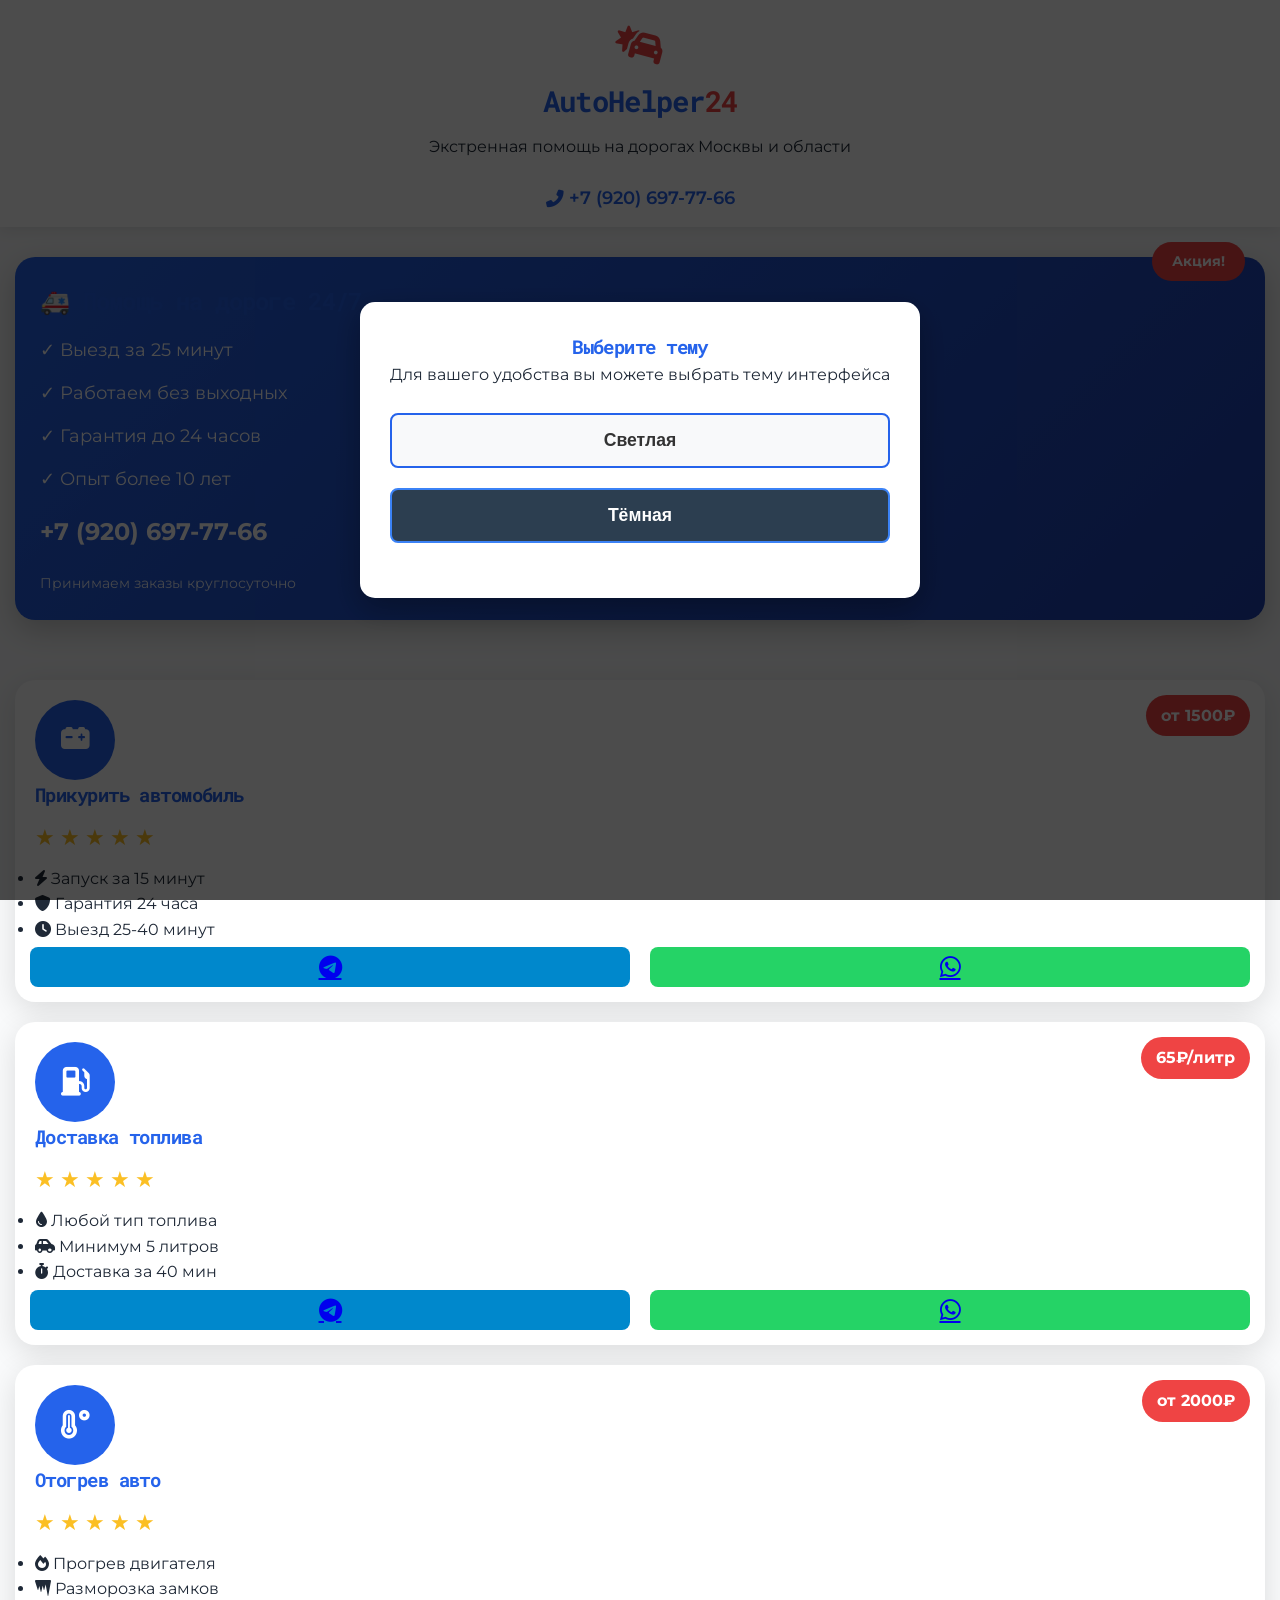
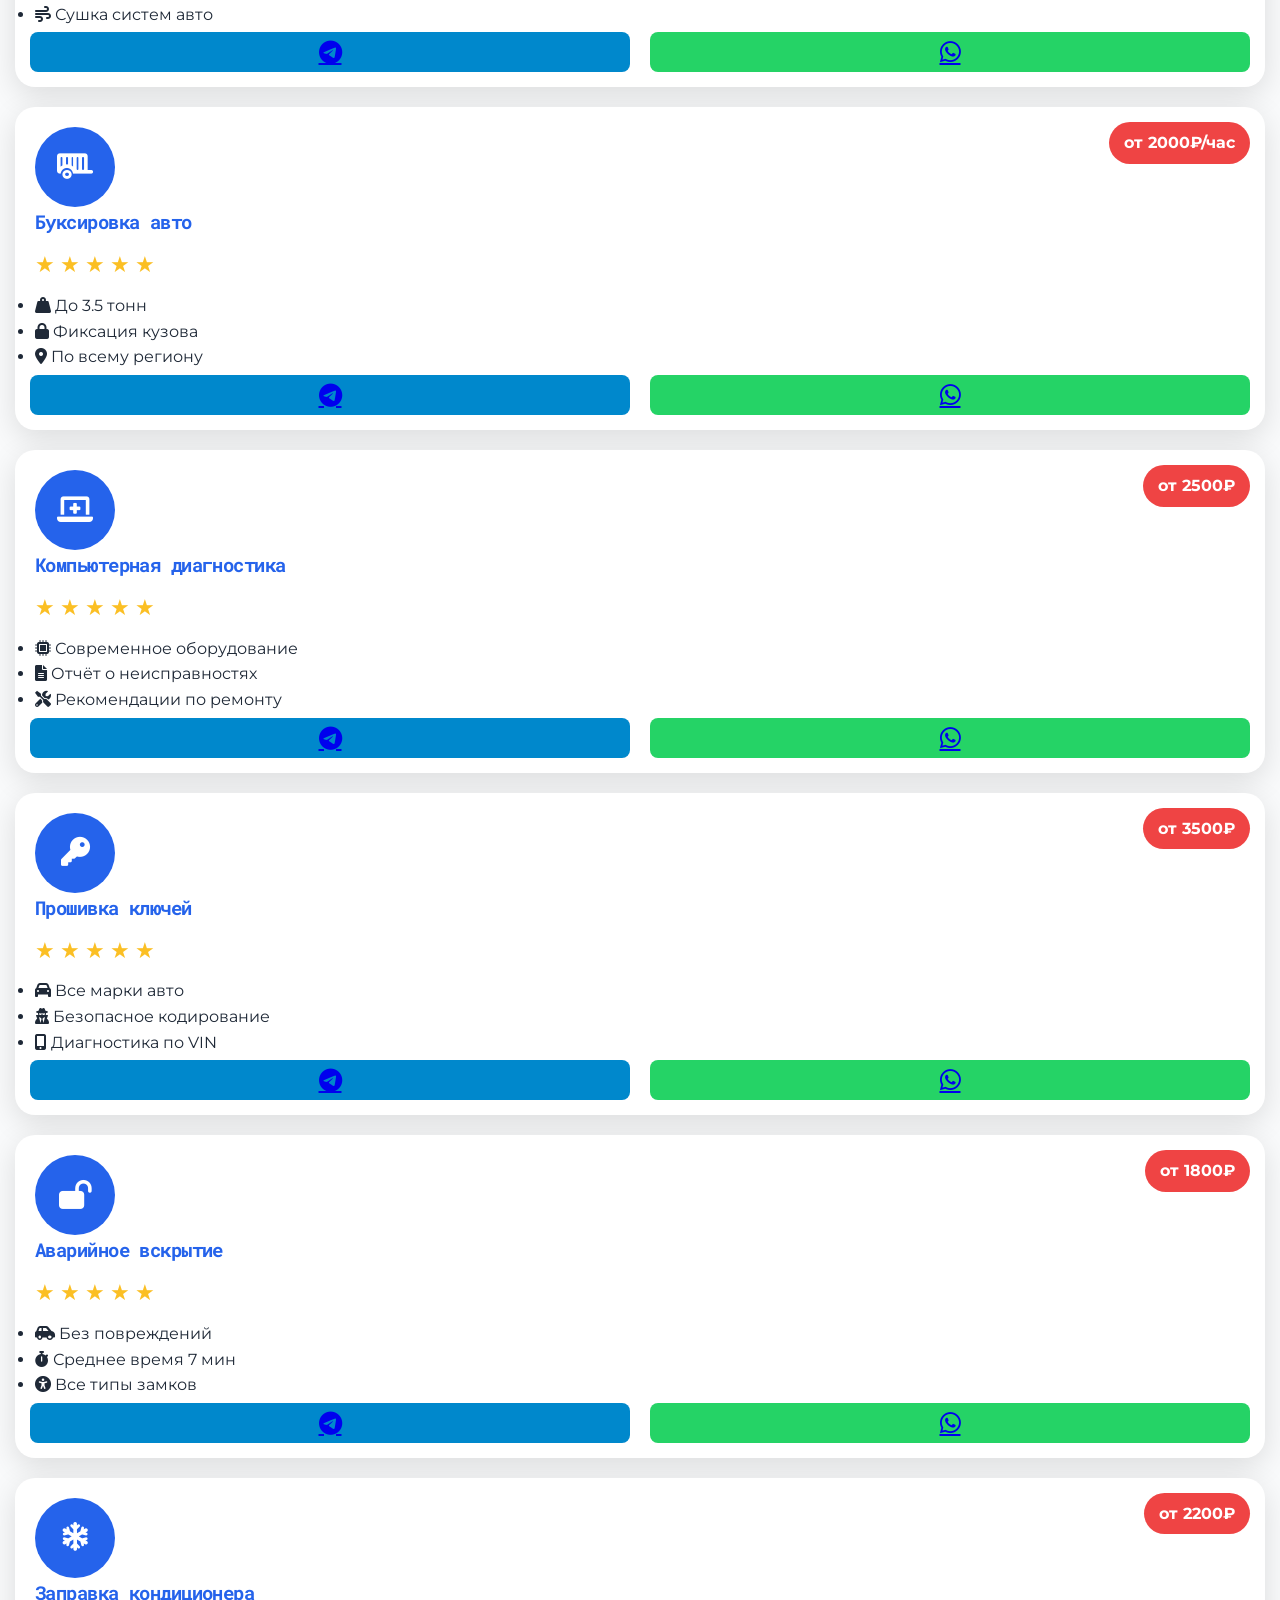
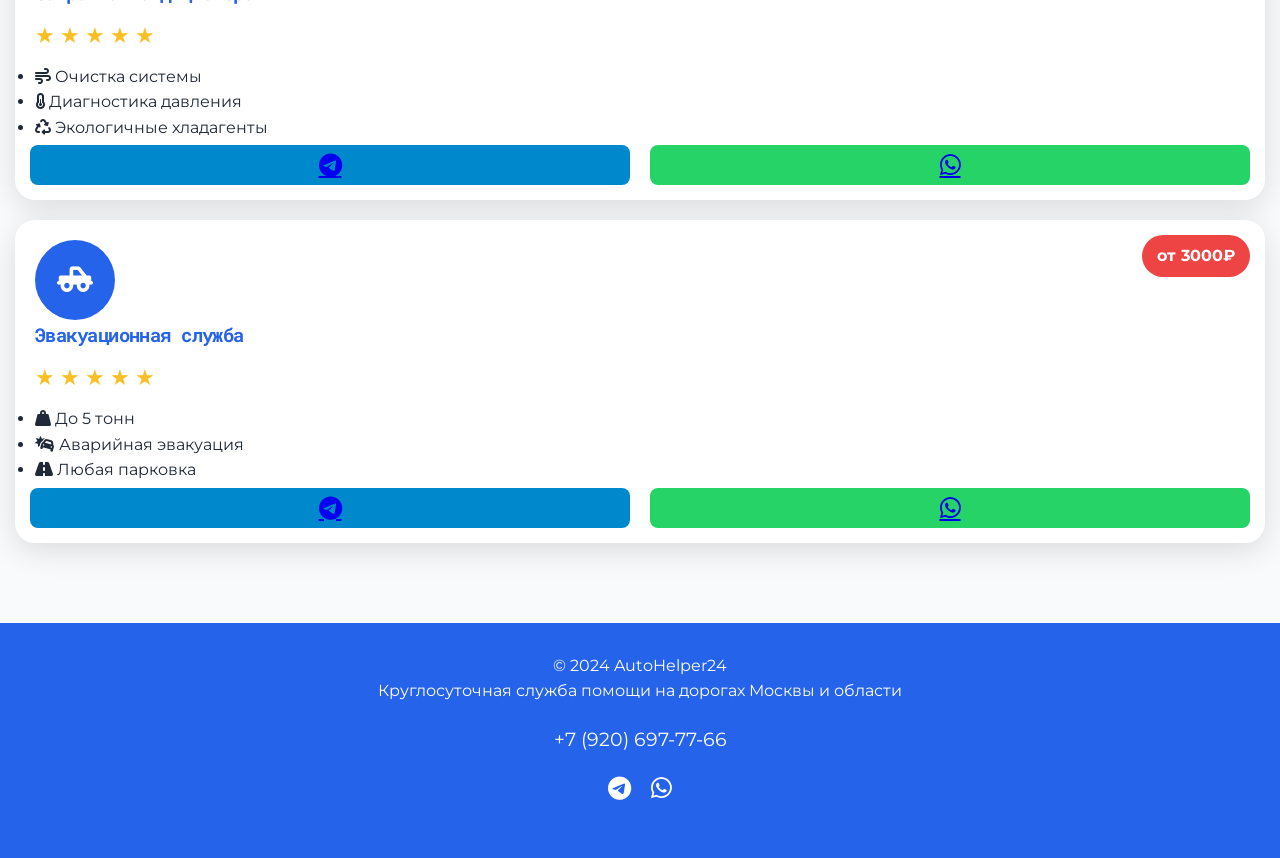
==== commit 0363d4bf: "Update index.html" ====
--- a/index.html
+++ b/index.html
@@ -21,6 +21,18 @@
         <div class="loader-icon"></div>
     </div>
 
+    <!-- Модальное окно выбора темы -->
+    <div class="theme-modal active" id="themeModal">
+        <div class="theme-modal-content">
+            <h3>Выберите тему</h3>
+            <p>Для вашего удобства вы можете выбрать тему интерфейса</p>
+            <div class="theme-options">
+                <button class="theme-btn light-btn">Светлая</button>
+                <button class="theme-btn dark-btn">Тёмная</button>
+            </div>
+        </div>
+    </div>
+
     <header>
         <div class="container">
             <div class="logo-header">
@@ -33,9 +45,6 @@
                     <i class="fas fa-phone-alt"></i>
                     <span class="phone-text">+7 (920) 697-77-66</span>
                 </a>
-                <div class="theme-switcher">
-                    <i class="fas fa-moon"></i>
-                </div>
             </div>
         </div>
     </header>
--- a/CSS/style.css
+++ b/CSS/style.css
@@ -1,24 +1,24 @@
 :root {
-    --primary-color: #2c3e50;
-    --accent-color: #e74c3c;
+    --primary-color: #2563eb;
+    --accent-color: #ef4444;
     --telegram-color: #0088cc;
     --whatsapp-color: #25d366;
-    --text-color: #333;
-    --bg-color: #f8f9fa;
-    --star-color: #ffd700;
+    --text-color: #1f2937;
+    --bg-color: #f9fafb;
     --card-bg: #ffffff;
+    --star-color: #fbbf24;
     --font-primary: 'Montserrat', sans-serif;
     --font-secondary: 'Roboto Mono', monospace;
 }
 
 /* Темная тема */
 body.dark-theme {
-    --primary-color: #3498db;
-    --accent-color: #e74c3c;
-    --text-color: #ecf0f1;
-    --bg-color: #2c3e50;
-    --card-bg: #34495e;
-    --star-color: #ffd700;
+    --primary-color: #3b82f6;
+    --accent-color: #ef4444;
+    --text-color: #f3f4f6;
+    --bg-color: #111827;
+    --card-bg: #1f2937;
+    --star-color: #fbbf24;
 }
 
 * {
@@ -37,6 +37,8 @@
     color: var(--text-color);
     line-height: 1.6;
     transition: background-color 0.5s ease, color 0.5s ease;
+    max-width: 100vw;
+    overflow-x: hidden;
 }
 
 /* Прелоадер */
@@ -74,7 +76,7 @@
 
 .container {
     padding: 0 15px;
-    max-width: 1200px;
+    max-width: 100%;
     margin: 0 auto;
     position: relative;
 }
@@ -135,44 +137,9 @@
     white-space: nowrap;
 }
 
-/* Хлебные крошки */
-.breadcrumbs {
-    margin: 20px 0;
-    font-size: 0.9rem;
-}
-
-.breadcrumbs ol {
-    display: flex;
-    list-style: none;
-    padding: 0;
-    margin: 0;
-}
-
-.breadcrumbs li {
-    display: flex;
-    align-items: center;
-}
-
-.breadcrumbs li:not(:last-child)::after {
-    content: '/';
-    margin: 0 8px;
-    color: var(--primary-color);
-    opacity: 0.6;
-}
-
-.breadcrumbs a {
-    color: var(--primary-color);
-    text-decoration: none;
-    transition: color 0.3s;
-}
-
-.breadcrumbs a:hover {
-    color: var(--accent-color);
-}
-
 /* Снипет */
 .snippet-card {
-    background: linear-gradient(135deg, var(--primary-color), #2c3e50);
+    background: linear-gradient(135deg, var(--primary-color), #1e40af);
     border-radius: 20px;
     padding: 25px;
     margin: 30px 0;
@@ -218,7 +185,7 @@
 /* Карточки услуг */
 .services-grid {
     display: grid;
-    grid-template-columns: repeat(auto-fill, minmax(300px, 1fr));
+    grid-template-columns: 1fr;
     gap: 20px;
     padding: 30px 0;
 }
@@ -321,192 +288,6 @@
     font-size: 1.4rem;
 }
 
-/* Отзывы */
-.reviews-section {
-    margin: 50px 0;
-}
-
-.reviews-section h2 {
-    text-align: center;
-    margin-bottom: 30px;
-}
-
-.reviews-container {
-    display: grid;
-    grid-template-columns: repeat(auto-fill, minmax(300px, 1fr));
-    gap: 20px;
-}
-
-.review-item {
-    background: var(--card-bg);
-    border-radius: 15px;
-    padding: 20px;
-    box-shadow: 0 5px 15px rgba(0,0,0,0.1);
-}
-
-.review-header {
-    display: flex;
-    justify-content: space-between;
-    align-items: center;
-    margin-bottom: 15px;
-}
-
-.review-rating {
-    color: var(--star-color);
-    font-size: 1.2rem;
-}
-
-.review-content {
-    line-height: 1.5;
-}
-
-/* География обслуживания */
-.coverage-section {
-    margin: 50px 0;
-}
-
-.coverage-section h2 {
-    text-align: center;
-    margin-bottom: 30px;
-}
-
-.city-list {
-    display: grid;
-    grid-template-columns: repeat(auto-fill, minmax(150px, 1fr));
-    gap: 10px;
-    list-style: none;
-    padding: 0;
-}
-
-.city-list li {
-    padding: 8px 15px;
-    background: rgba(0,0,0,0.05);
-    border-radius: 5px;
-}
-
-.coverage-note {
-    margin-top: 20px;
-    font-style: italic;
-    opacity: 0.8;
-}
-
-/* FAQ */
-.faq-section {
-    margin: 50px 0;
-}
-
-.faq-section h2 {
-    text-align: center;
-    margin-bottom: 30px;
-}
-
-.faq-container {
-    max-width: 800px;
-    margin: 0 auto;
-}
-
-.faq-item {
-    margin-bottom: 20px;
-    border-bottom: 1px solid rgba(0,0,0,0.1);
-    padding-bottom: 20px;
-}
-
-.faq-item h3 {
-    margin-bottom: 10px;
-    cursor: pointer;
-    display: flex;
-    justify-content: space-between;
-    align-items: center;
-}
-
-.faq-item h3::after {
-    content: '+';
-    font-size: 1.5rem;
-}
-
-.faq-item.active h3::after {
-    content: '-';
-}
-
-.faq-item div[itemprop="text"] {
-    padding-top: 10px;
-}
-
-/* Кнопка смены темы */
-.theme-switcher {
-    position: fixed;
-    bottom: 30px;
-    right: 30px;
-    width: 50px;
-    height: 50px;
-    border-radius: 50%;
-    background: var(--primary-color);
-    color: white;
-    display: flex;
-    align-items: center;
-    justify-content: center;
-    cursor: pointer;
-    z-index: 1000;
-    box-shadow: 0 5px 15px rgba(0,0,0,0.2);
-    transition: all 0.3s;
-}
-
-.theme-switcher:hover {
-    transform: scale(1.1);
-}
-
-.theme-switcher i {
-    font-size: 1.2rem;
-}
-
-/* Кнопка чата */
-.chat-button {
-    position: fixed;
-    bottom: 100px;
-    right: 30px;
-    width: 60px;
-    height: 60px;
-    background: var(--telegram-color);
-    border-radius: 50%;
-    display: flex;
-    align-items: center;
-    justify-content: center;
-    box-shadow: 0 10px 20px rgba(0,0,0,0.2);
-    z-index: 1000;
-    cursor: pointer;
-    transition: transform 0.3s;
-}
-
-.chat-button:hover {
-    transform: scale(1.1);
-}
-
-.chat-button a {
-    color: white;
-    font-size: 28px;
-    text-decoration: none;
-}
-
-/* Анимация пульсации */
-.pulse {
-    animation: pulse-animation 2s infinite;
-}
-
-@keyframes pulse-animation {
-    0% {
-        transform: scale(1);
-        box-shadow: 0 0 0 0 rgba(0, 136, 204, 0.7);
-    }
-    70% {
-        transform: scale(1.05);
-        box-shadow: 0 0 0 15px rgba(0, 136, 204, 0);
-    }
-    100% {
-        transform: scale(1);
-        box-shadow: 0 0 0 0 rgba(0, 136, 204, 0);
-    }
-}
-
 /* Футер */
 footer {
     background: var(--primary-color);
@@ -544,15 +325,6 @@
     font-size: 1.5rem;
 }
 
-.site-link {
-    color: white;
-    text-decoration: none;
-    display: inline-flex;
-    align-items: center;
-    gap: 5px;
-    margin-top: 15px;
-}
-
 /* Анимации */
 @keyframes spin {
     0% { transform: rotate(0deg); }
@@ -565,7 +337,27 @@
     100% { transform: scale(1); }
 }
 
-/* Модальное окно */
+/* Анимация пульсации */
+.pulse {
+    animation: pulse-animation 2s infinite;
+}
+
+@keyframes pulse-animation {
+    0% {
+        transform: scale(1);
+        box-shadow: 0 0 0 0 rgba(37, 99, 235, 0.7);
+    }
+    70% {
+        transform: scale(1.05);
+        box-shadow: 0 0 0 15px rgba(37, 99, 235, 0);
+    }
+    100% {
+        transform: scale(1);
+        box-shadow: 0 0 0 0 rgba(37, 99, 235, 0);
+    }
+}
+
+/* Модальное окно выбора темы */
 .theme-modal {
     display: none;
     position: fixed;
@@ -573,22 +365,23 @@
     left: 0;
     width: 100%;
     height: 100%;
-    background: rgba(0,0,0,0.5);
+    background: rgba(0,0,0,0.7);
     z-index: 9999;
+    align-items: center;
+    justify-content: center;
 }
 
 .theme-modal.active {
     display: flex;
-    align-items: center;
-    justify-content: center;
 }
 
 .theme-modal-content {
     background: var(--card-bg);
     padding: 30px;
     border-radius: 15px;
-    max-width: 400px;
+    max-width: 90%;
     text-align: center;
+    box-shadow: 0 10px 30px rgba(0,0,0,0.3);
 }
 
 .theme-options {
@@ -596,34 +389,34 @@
     gap: 20px;
     justify-content: center;
     margin: 25px 0;
+    flex-direction: column;
 }
 
 .theme-btn {
-    padding: 12px 25px;
+    padding: 15px 30px;
     border: none;
     border-radius: 8px;
     cursor: pointer;
     font-weight: 600;
-    transition: transform 0.3s;
+    transition: transform 0.3s, box-shadow 0.3s;
+    font-size: 1.1rem;
+}
+
+.theme-btn:hover {
+    transform: translateY(-3px);
+    box-shadow: 0 5px 15px rgba(0,0,0,0.2);
 }
 
 .light-btn {
     background: #f8f9fa;
     color: #333;
+    border: 2px solid #2563eb;
 }
 
 .dark-btn {
     background: #2c3e50;
     color: white;
-}
-
-.theme-close {
-    background: var(--accent-color);
-    color: white;
-    border: none;
-    padding: 10px 20px;
-    border-radius: 5px;
-    cursor: pointer;
+    border: 2px solid #3b82f6;
 }
 
 /* Адаптивность */
@@ -633,7 +426,7 @@
     }
     
     .header-contacts {
-        flex-direction: column;
+        flex-direction: row;
         gap: 10px;
     }
     
@@ -645,26 +438,13 @@
         grid-template-columns: 1fr;
     }
     
-    .reviews-container {
-        grid-template-columns: 1fr;
-    }
-    
-    .city-list {
-        grid-template-columns: repeat(2, 1fr);
-    }
-    
-    .theme-switcher {
-        bottom: 20px;
-        right: 20px;
-        width: 45px;
-        height: 45px;
-    }
-    
-    .chat-button {
-        bottom: 80px;
-        right: 20px;
-        width: 50px;
-        height: 50px;
+    .theme-options {
+        flex-direction: column;
+    }
+    
+    .theme-btn {
+        width: 100%;
+        margin-bottom: 10px;
     }
 }
 
@@ -689,4 +469,18 @@
     .footer-phone {
         font-size: 1rem;
     }
-}
+    
+    .header-contacts {
+        flex-direction: row;
+        justify-content: center;
+    }
+    
+    .theme-modal-content {
+        padding: 20px 15px;
+    }
+    
+    .theme-btn {
+        padding: 12px 20px;
+        font-size: 1rem;
+    }
+}
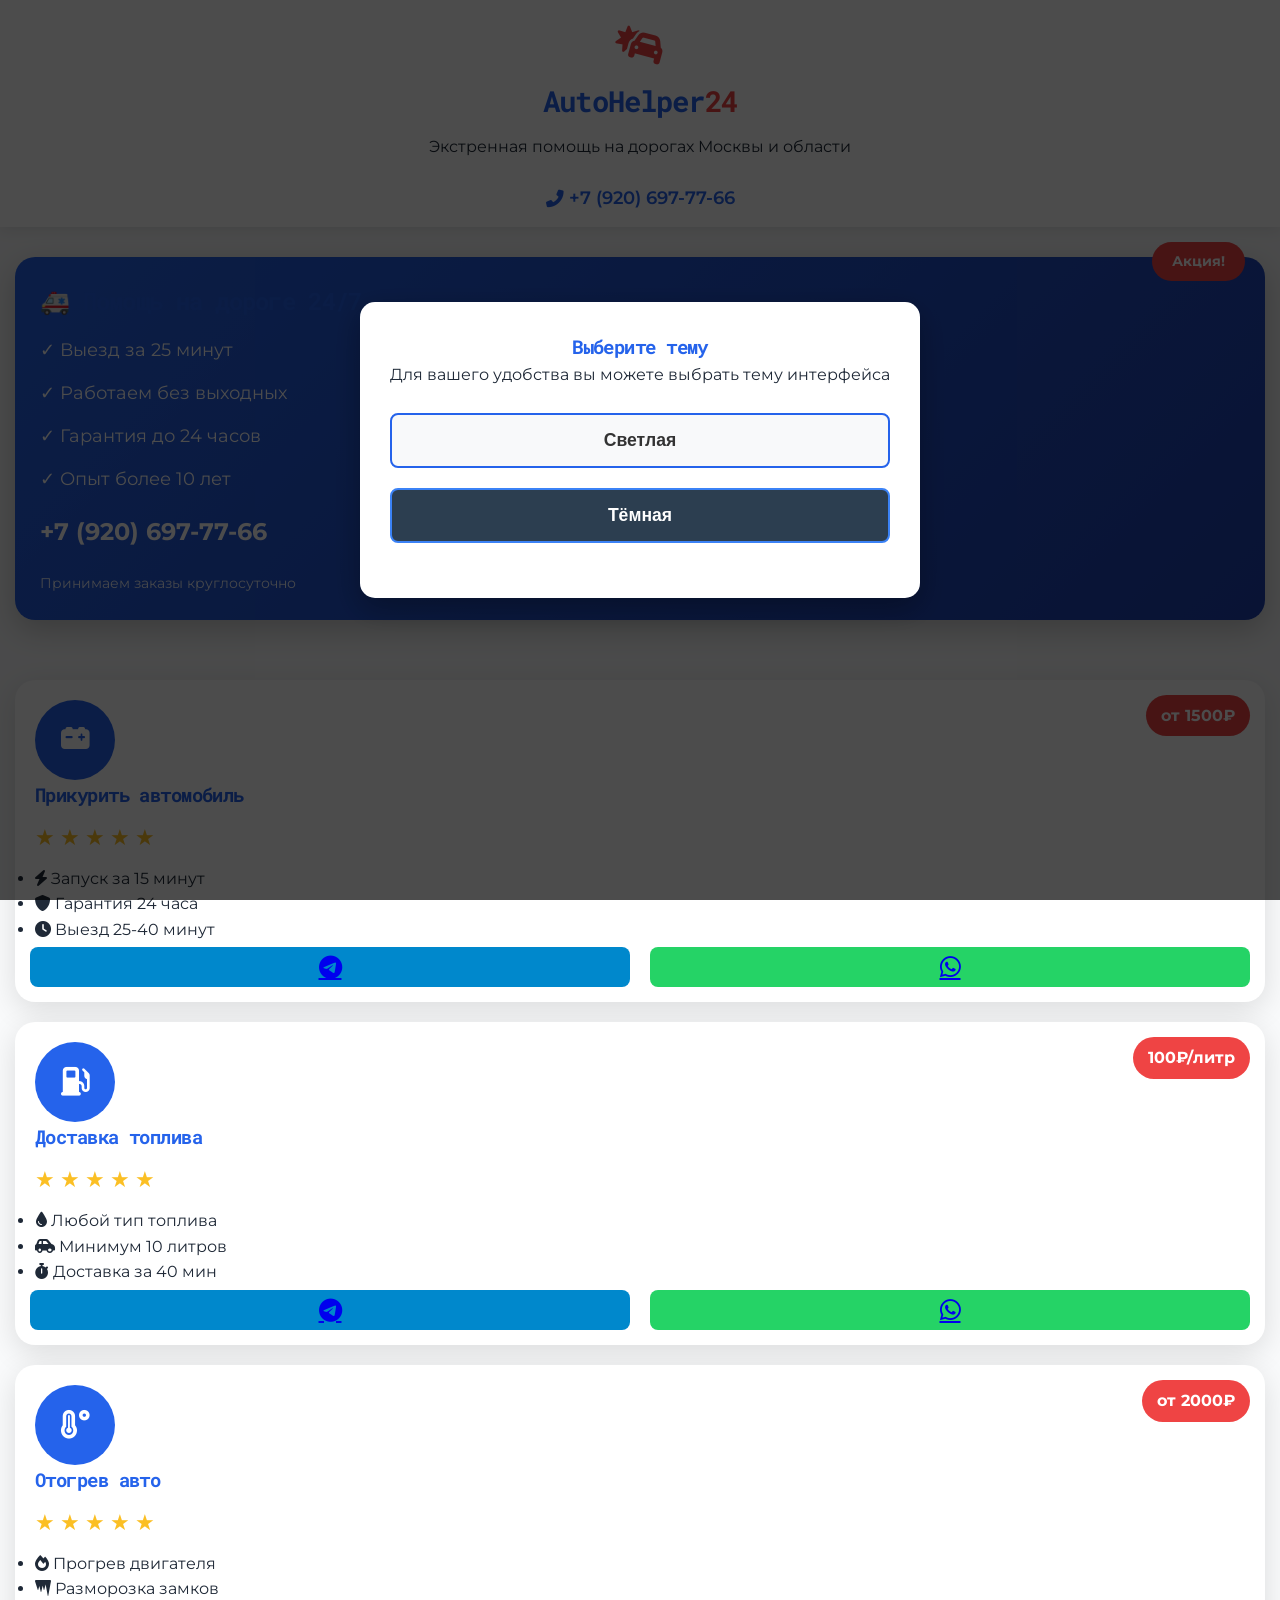
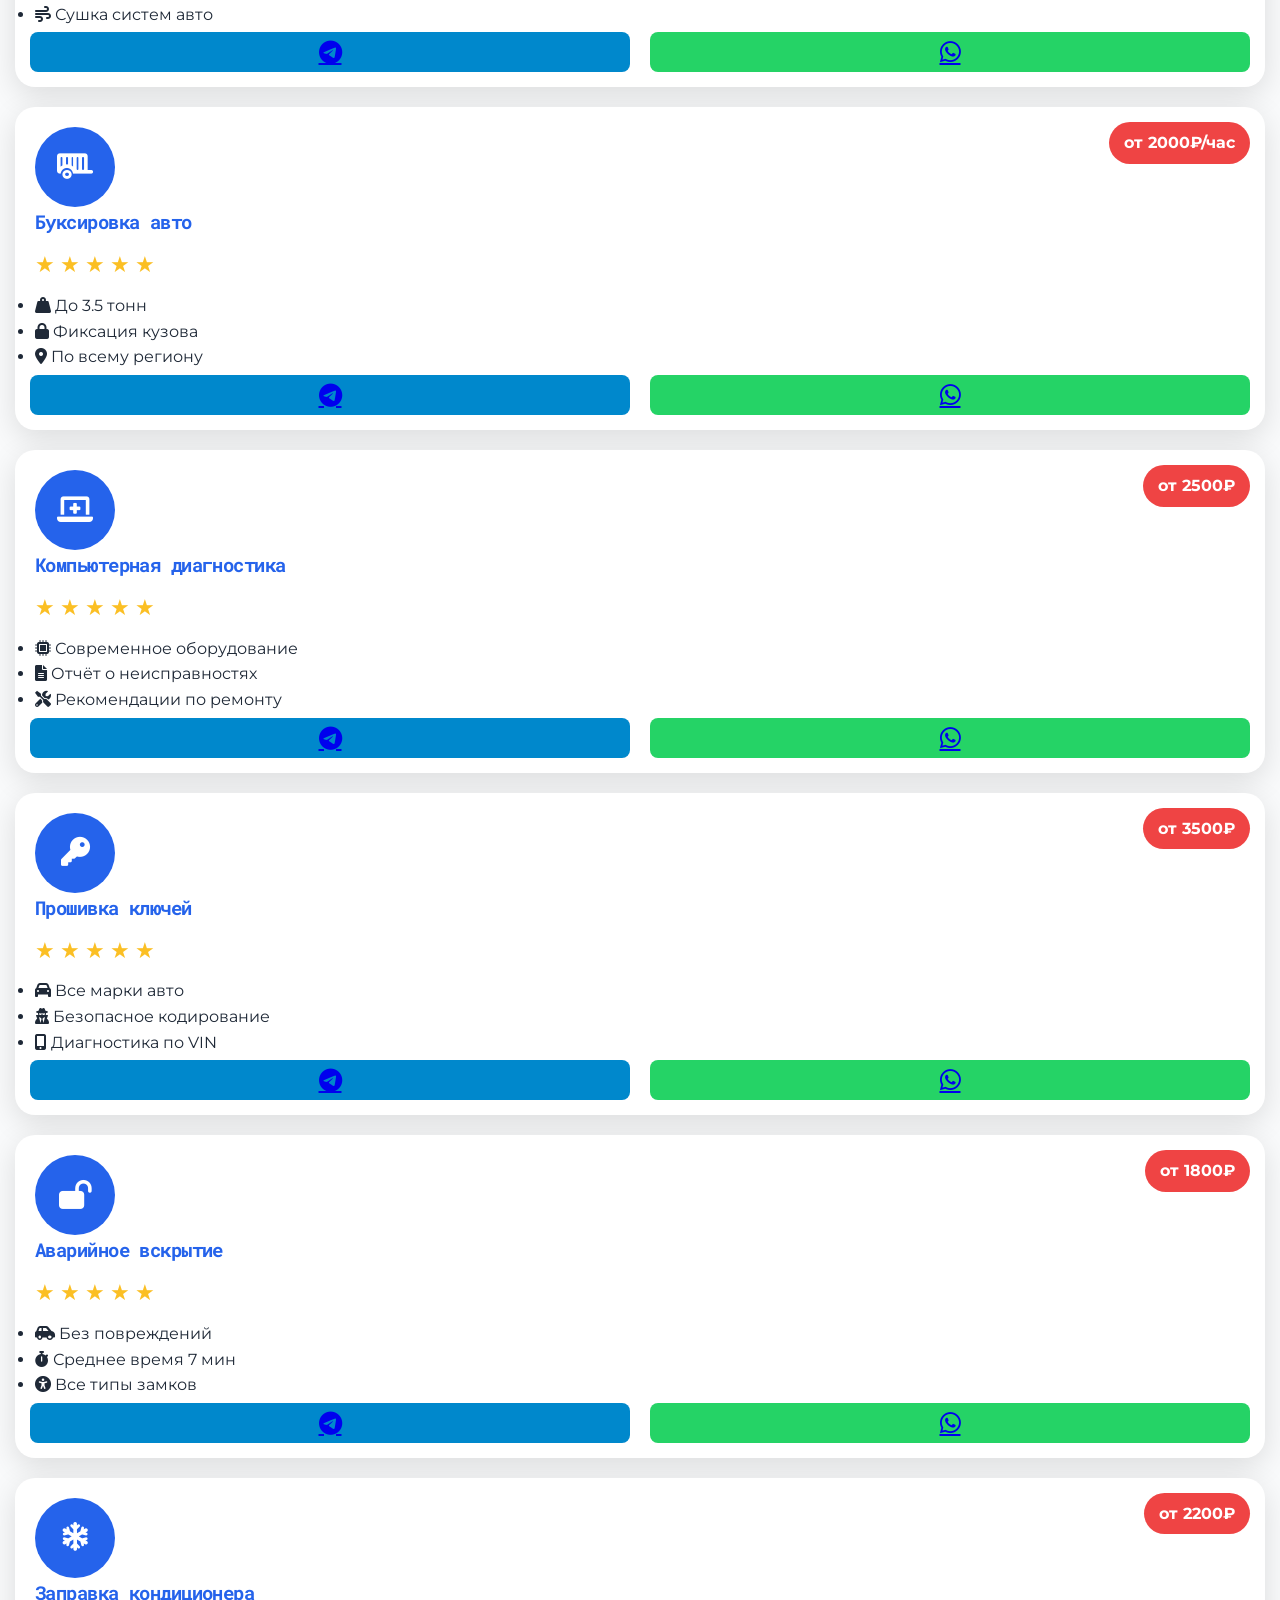
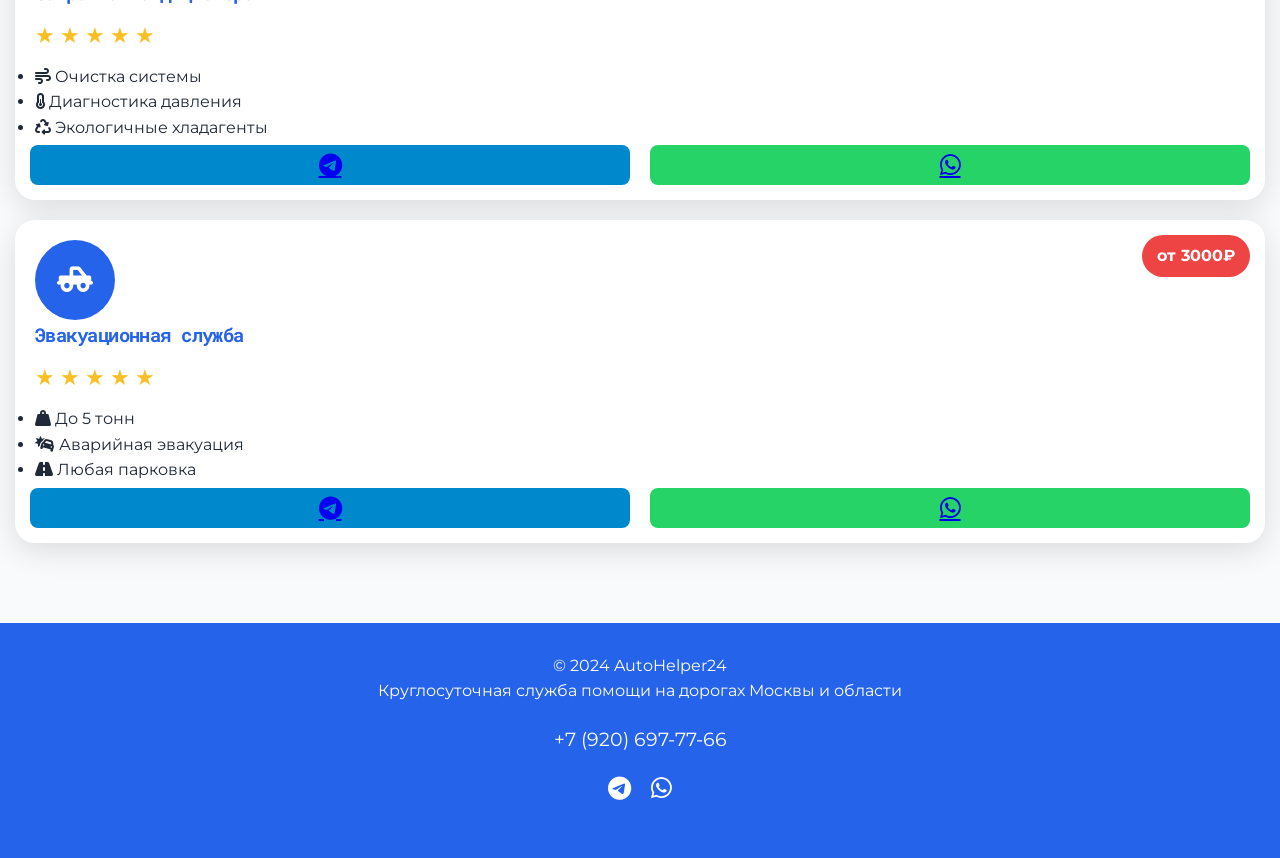
==== commit f3f58c70: "Update index.html" ====
--- a/index.html
+++ b/index.html
@@ -112,7 +112,7 @@
                 <div class="service-content">
                     <h3>Доставка топлива</h3>
                     <div class="price-label">
-                        <span>65₽/литр</span>
+                        <span>100₽/литр</span>
                     </div>
                     
                     <div class="rating-stars" data-service="fuel">
@@ -125,7 +125,7 @@
 
                     <ul class="service-features">
                         <li><i class="fas fa-tint"></i> Любой тип топлива</li>
-                        <li><i class="fas fa-car-side"></i> Минимум 5 литров</li>
+                        <li><i class="fas fa-car-side"></i> Минимум 10 литров</li>
                         <li><i class="fas fa-stopwatch"></i> Доставка за 40 мин</li>
                     </ul>
                     
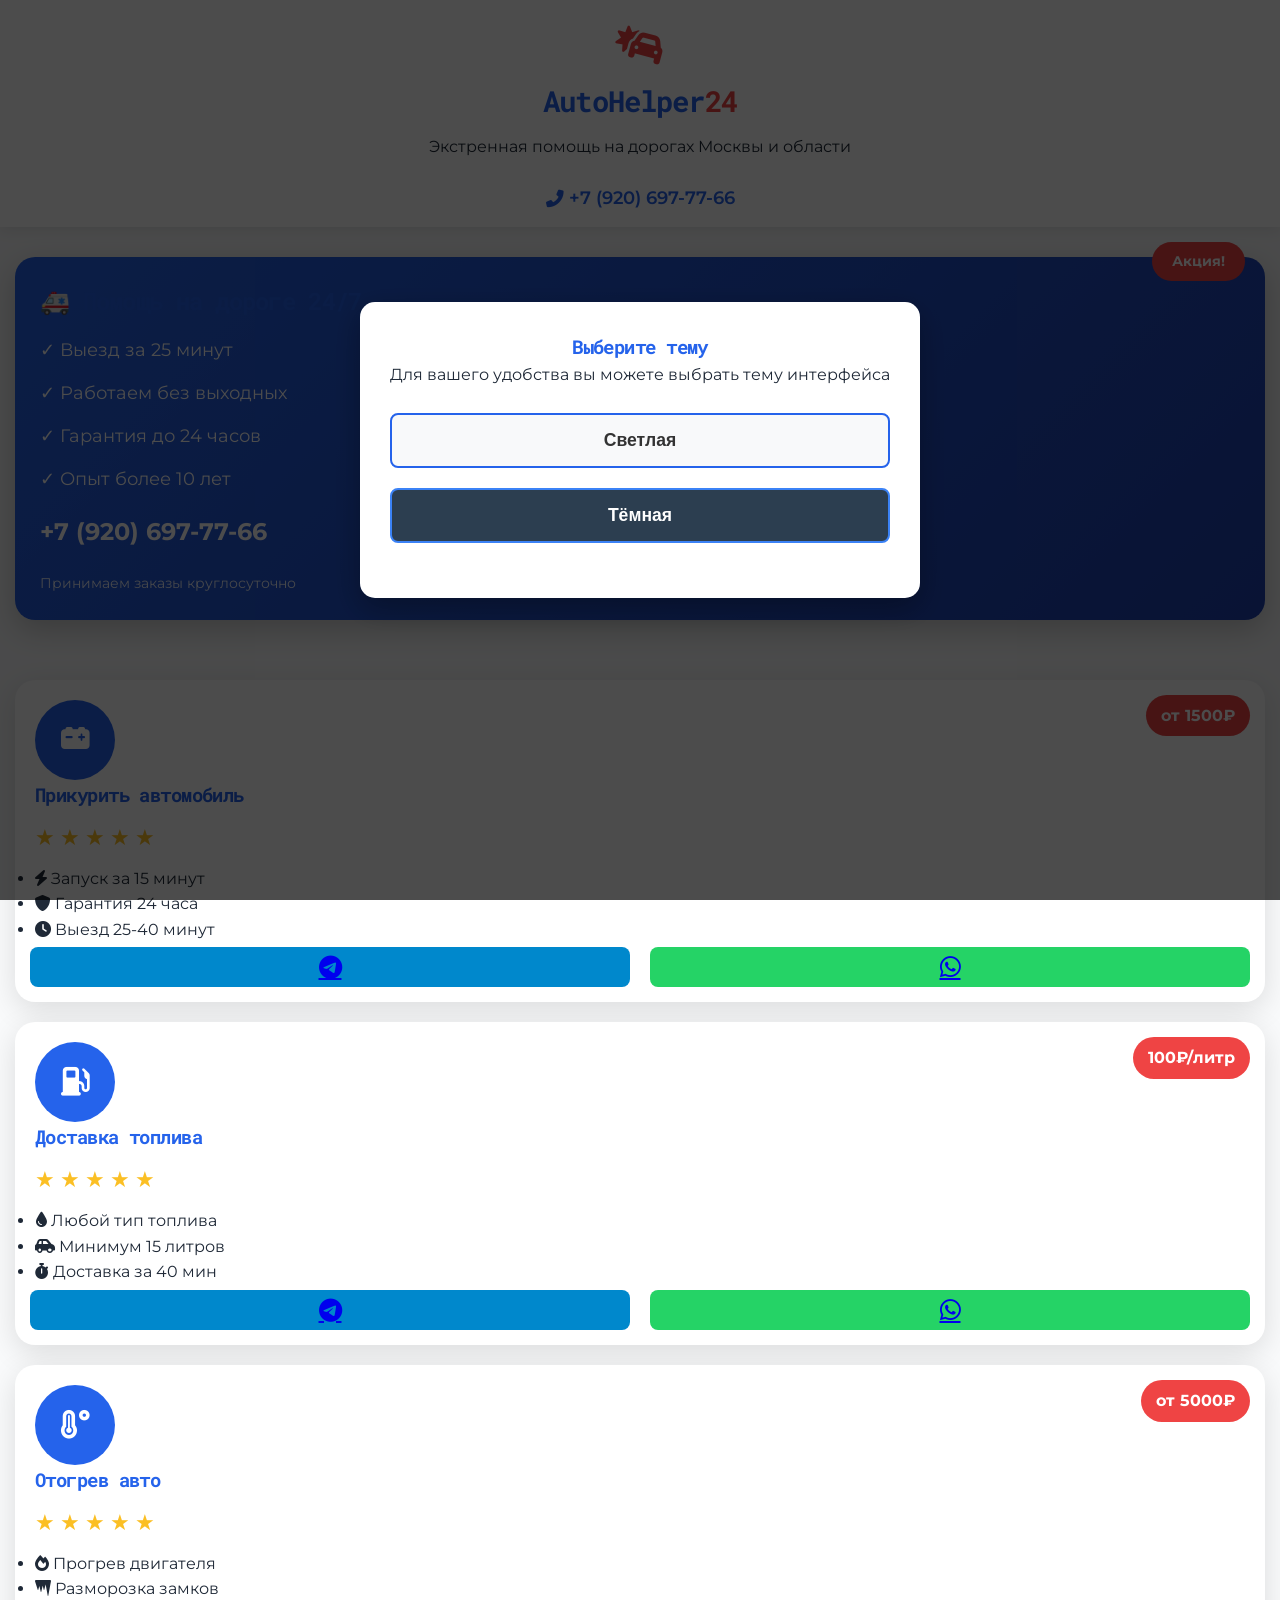
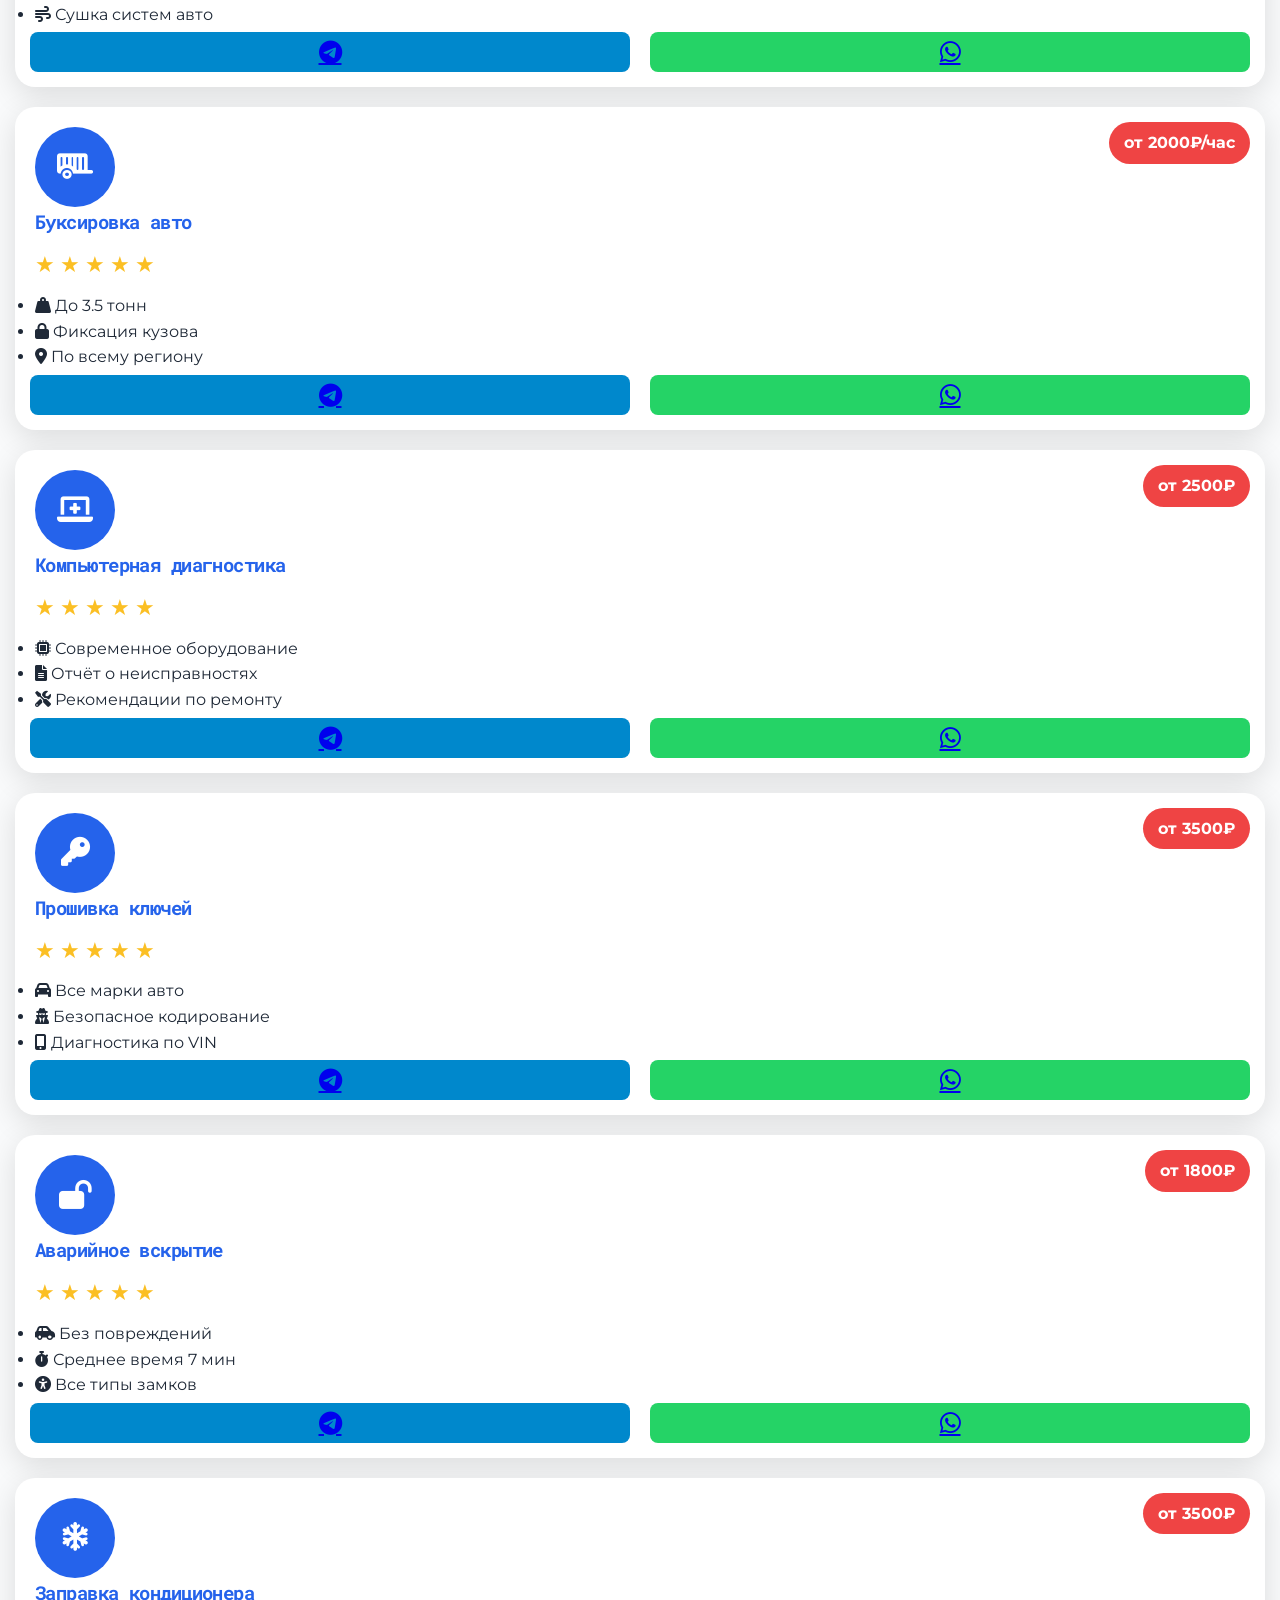
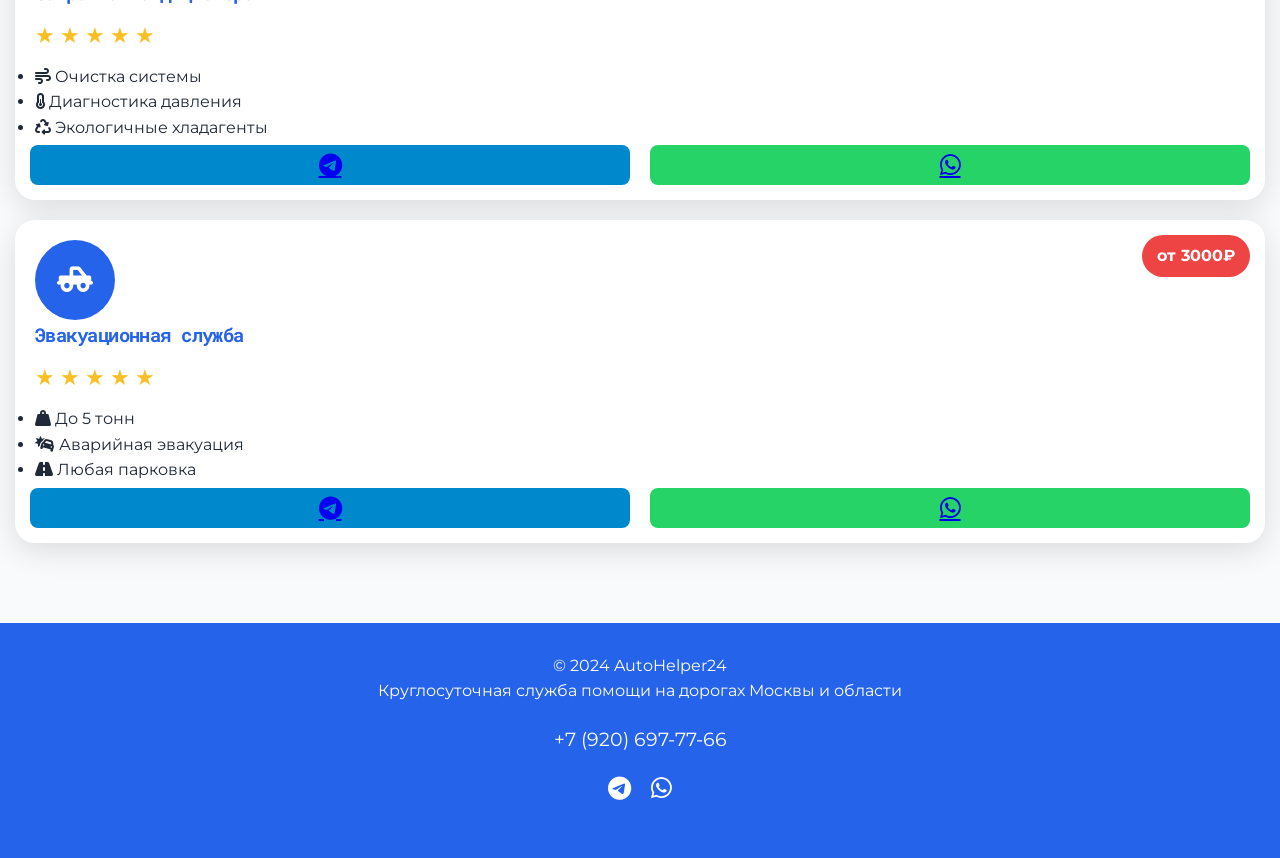
==== commit 49c2b35a: "Update index.html" ====
--- a/index.html
+++ b/index.html
@@ -125,7 +125,7 @@
 
                     <ul class="service-features">
                         <li><i class="fas fa-tint"></i> Любой тип топлива</li>
-                        <li><i class="fas fa-car-side"></i> Минимум 10 литров</li>
+                        <li><i class="fas fa-car-side"></i> Минимум 15 литров</li>
                         <li><i class="fas fa-stopwatch"></i> Доставка за 40 мин</li>
                     </ul>
                     
@@ -148,7 +148,7 @@
                 <div class="service-content">
                     <h3>Отогрев авто</h3>
                     <div class="price-label">
-                        <span>от 2000₽</span>
+                        <span>от 5000₽</span>
                     </div>
                     
                     <div class="rating-stars" data-service="heat">
@@ -325,7 +325,7 @@
                 <div class="service-content">
                     <h3>Заправка кондиционера</h3>
                     <div class="price-label">
-                        <span>от 2200₽</span>
+                        <span>от 3500₽</span>
                     </div>
                     
                     <div class="rating-stars" data-service="ac">
--- a/CSS/style.css
+++ b/CSS/style.css
@@ -337,19 +337,19 @@
     100% { transform: scale(1); }
 }
 
-/* Анимация пульсации */
+/* Анимация пульсации - менее интенсивная */
 .pulse {
-    animation: pulse-animation 2s infinite;
+    animation: pulse-animation 3s infinite;
 }
 
 @keyframes pulse-animation {
     0% {
         transform: scale(1);
-        box-shadow: 0 0 0 0 rgba(37, 99, 235, 0.7);
+        box-shadow: 0 0 0 0 rgba(37, 99, 235, 0.3);
     }
     70% {
-        transform: scale(1.05);
-        box-shadow: 0 0 0 15px rgba(37, 99, 235, 0);
+        transform: scale(1.02);
+        box-shadow: 0 0 0 8px rgba(37, 99, 235, 0);
     }
     100% {
         transform: scale(1);
